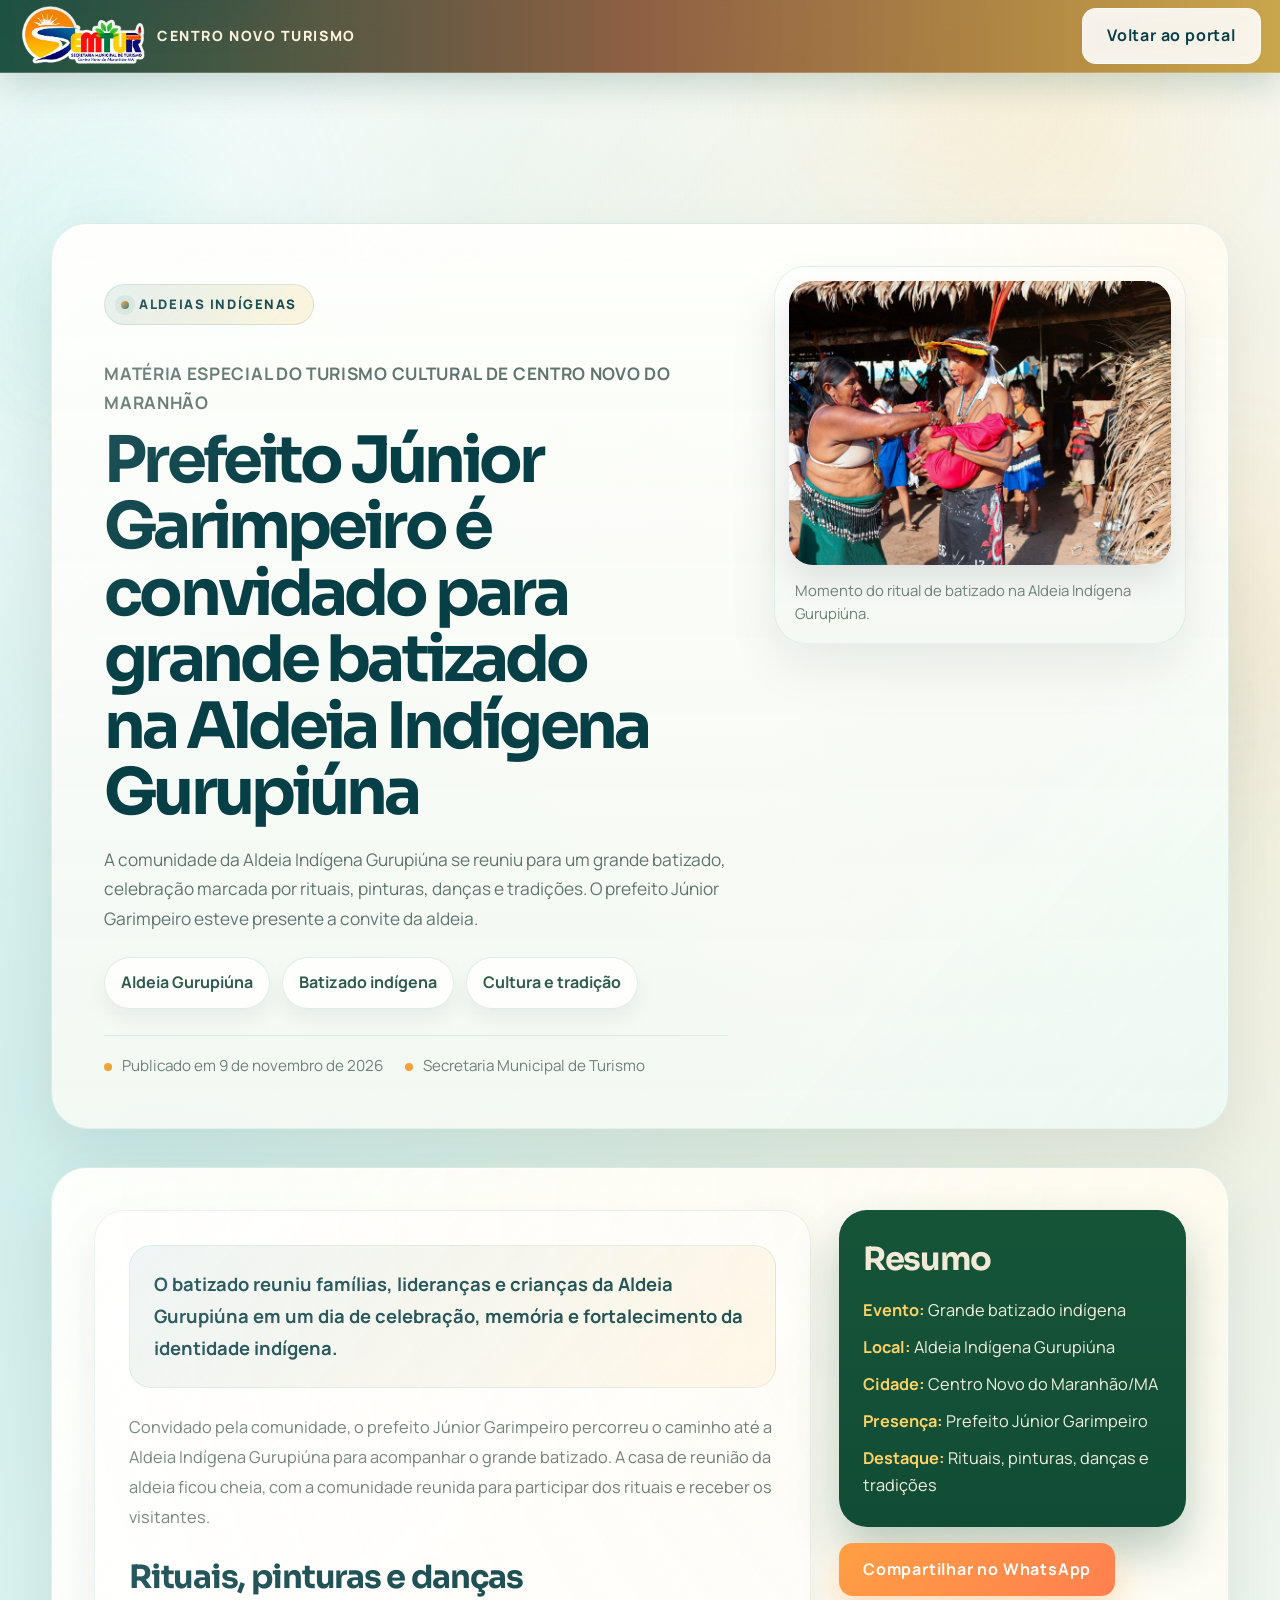
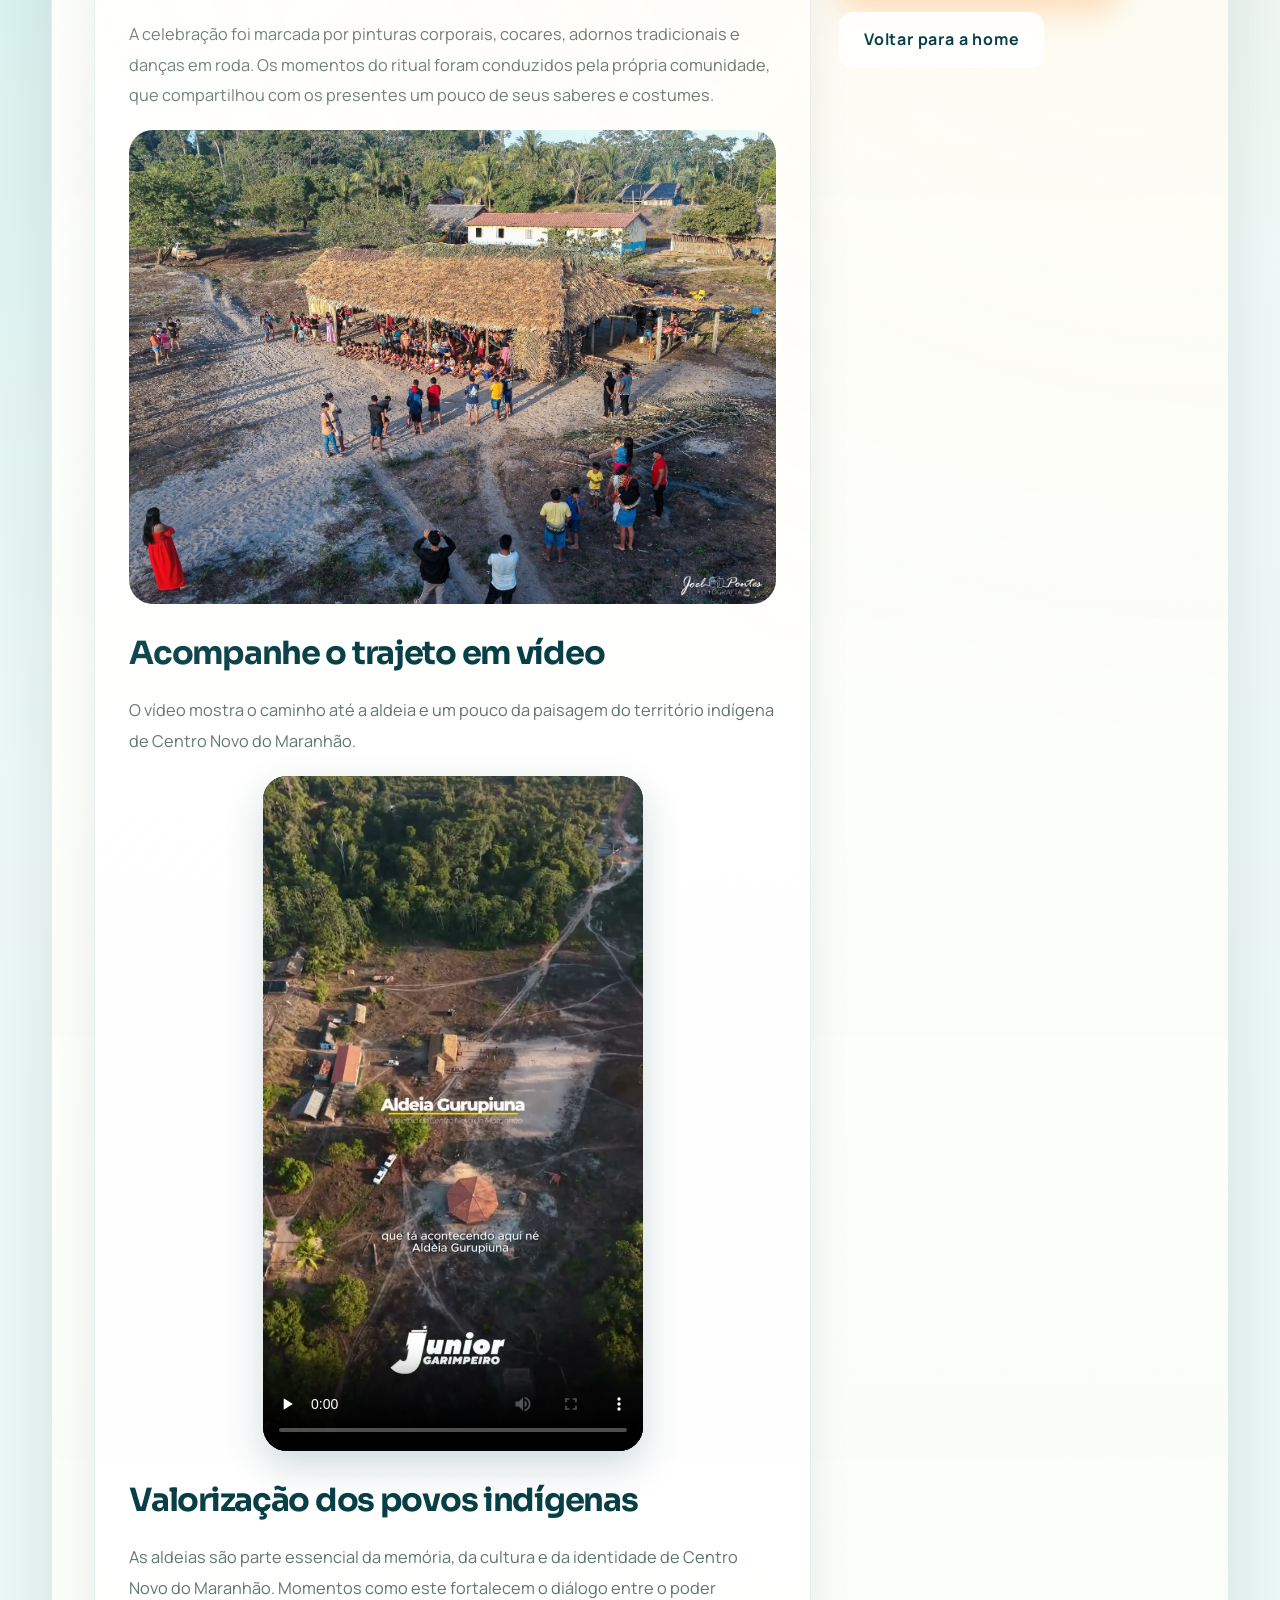
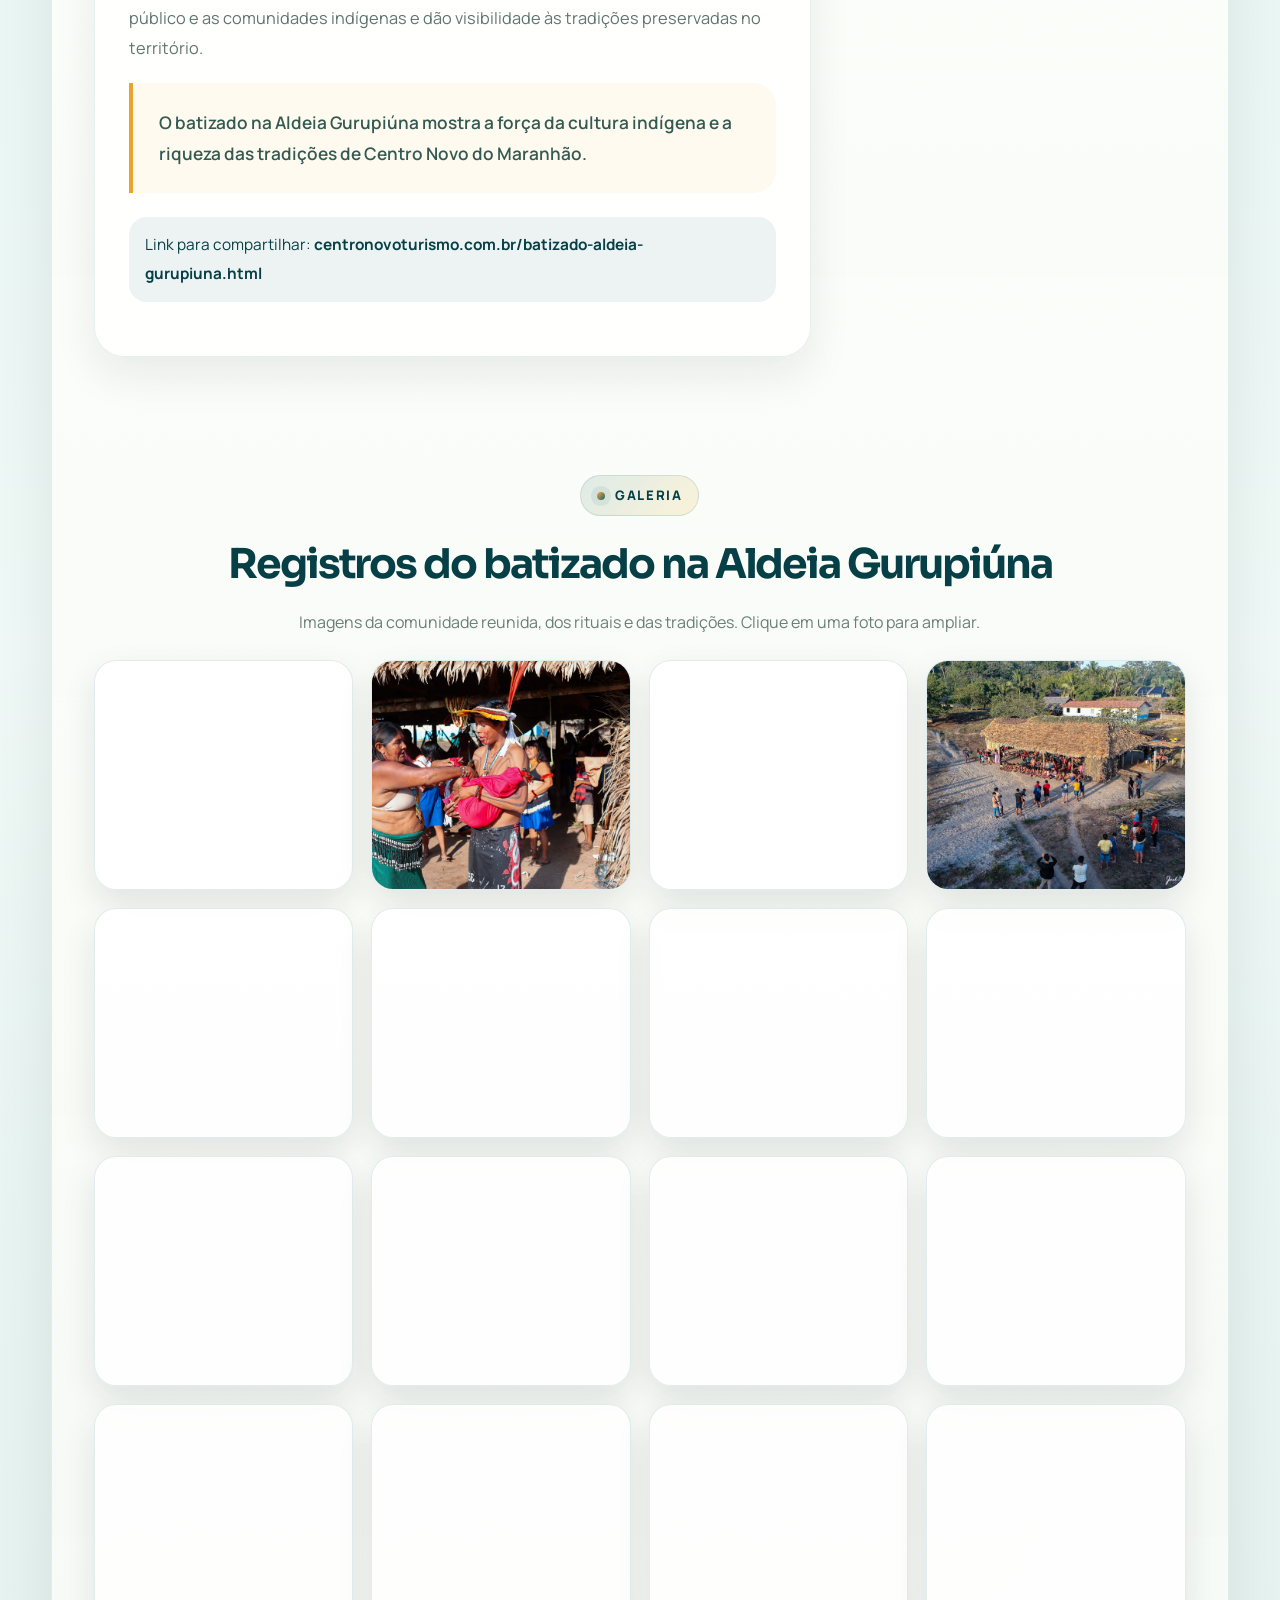
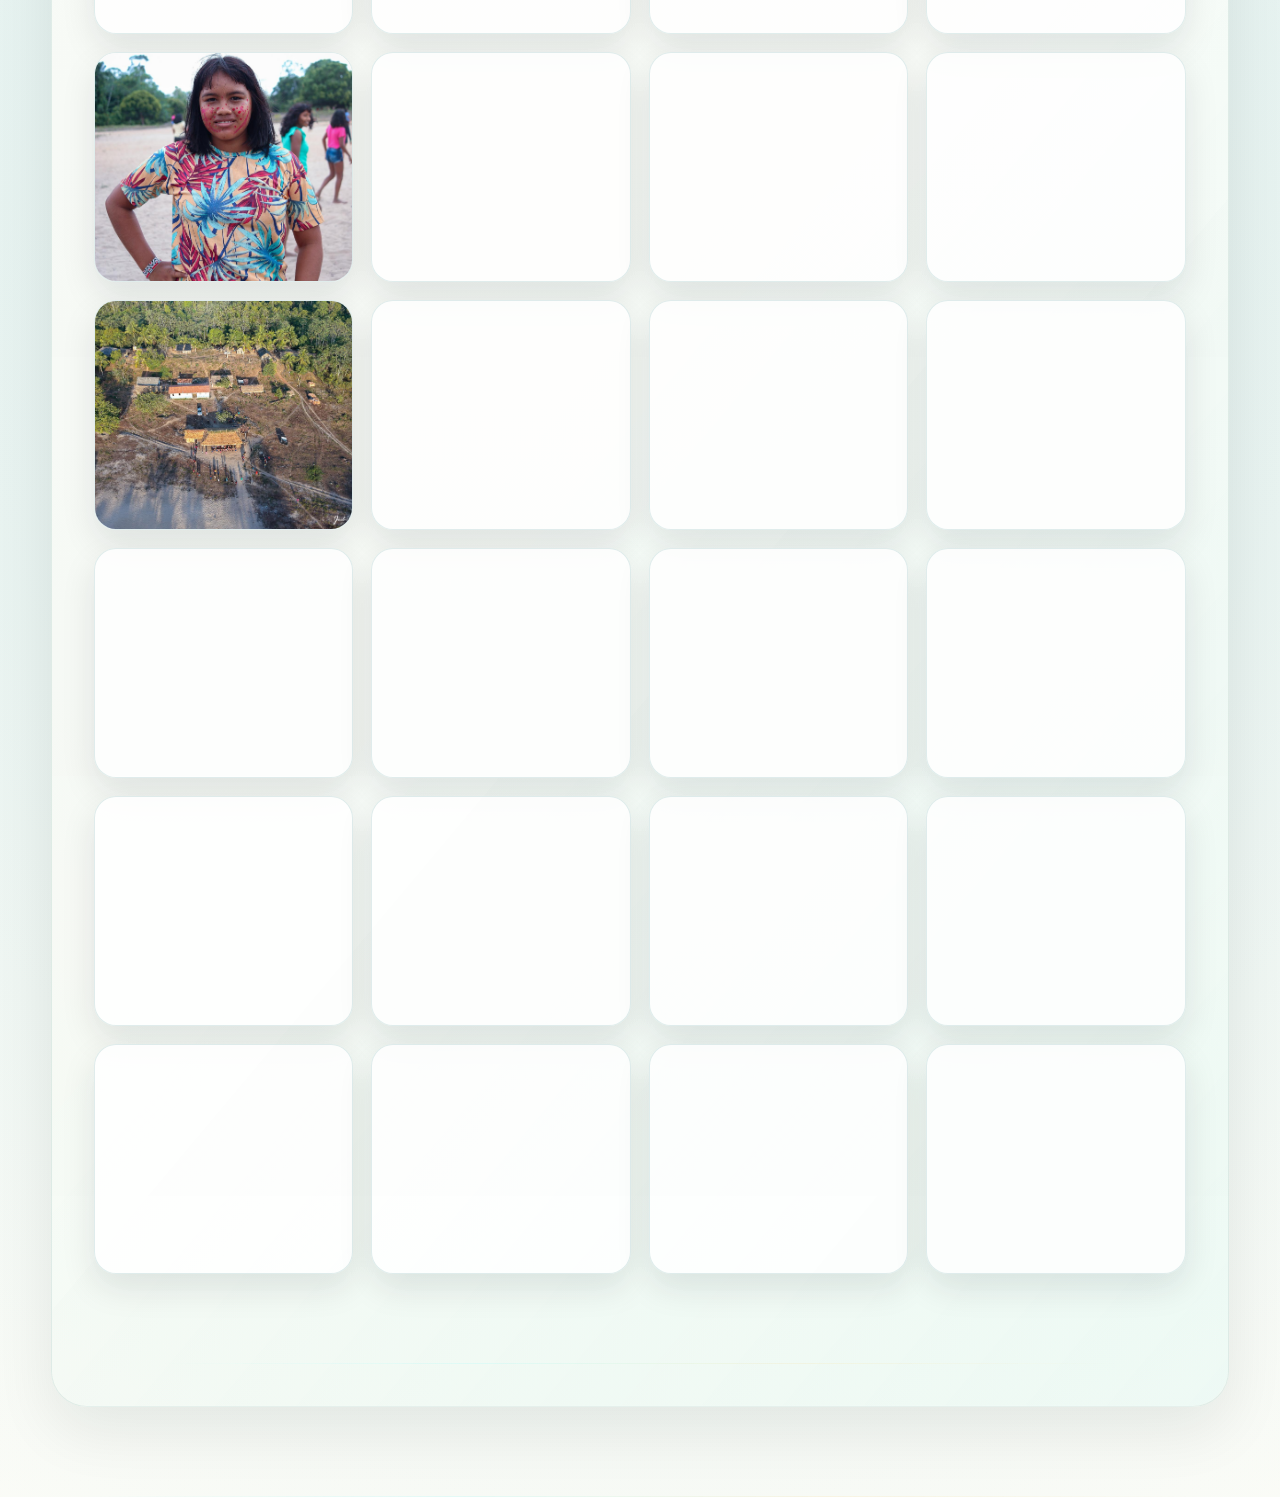
==== batizado-aldeia-gurupiuna.html @ 77137448 "Adiciona materia e fotos do batizado na Aldeia Gurupiuna - Nova pagina batizado-aldeia-gurupiuna.htm" ====
<!DOCTYPE html>
<html lang="pt-BR">

<head>
  <meta charset="UTF-8" />
  <meta name="viewport" content="width=device-width, initial-scale=1.0" />
  <meta name="description"
    content="Mat&eacute;ria especial: o prefeito J&uacute;nior Garimpeiro foi convidado para um grande batizado na Aldeia Ind&iacute;gena Gurupi&uacute;na, em Centro Novo do Maranh&atilde;o. Veja fotos e v&iacute;deo." />
  <meta name="robots" content="index, follow, max-image-preview:large" />
  <meta name="author" content="Secretaria Municipal de Turismo de Centro Novo do Maranh&atilde;o" />
  <meta name="theme-color" content="#0f6b68" />
  <link rel="icon" type="image/png" href="./assets/logo turismo.png" />
  <link rel="apple-touch-icon" href="./assets/logo turismo.png" />
  <title>Mat&eacute;ria | Batizado na Aldeia Ind&iacute;gena Gurupi&uacute;na</title>
  <link rel="canonical" href="https://www.centronovoturismo.com.br/batizado-aldeia-gurupiuna.html" />
  <meta property="og:site_name" content="Centro Novo Turismo" />
  <meta property="og:locale" content="pt_BR" />
  <meta property="og:title" content="Grande batizado na Aldeia Ind&iacute;gena Gurupi&uacute;na" />
  <meta property="og:description"
    content="O prefeito J&uacute;nior Garimpeiro foi convidado para o batizado na Aldeia Gurupi&uacute;na. Veja a mat&eacute;ria com fotos e v&iacute;deo." />
  <meta property="og:url" content="https://www.centronovoturismo.com.br/batizado-aldeia-gurupiuna.html" />
  <meta property="og:type" content="article" />
  <meta property="og:image" content="https://www.centronovoturismo.com.br/assets/aldeia%20idigina/batizado/batizado-og.jpg" />
  <meta property="og:image:width" content="1200" />
  <meta property="og:image:height" content="630" />
  <meta property="og:image:alt" content="Ritual de batizado na Aldeia Ind&iacute;gena Gurupi&uacute;na" />
  <meta name="twitter:card" content="summary_large_image" />
  <meta name="twitter:title" content="Grande batizado na Aldeia Ind&iacute;gena Gurupi&uacute;na" />
  <meta name="twitter:description"
    content="O prefeito J&uacute;nior Garimpeiro foi convidado para o batizado na Aldeia Gurupi&uacute;na. Veja a mat&eacute;ria com fotos e v&iacute;deo." />
  <meta name="twitter:image" content="https://www.centronovoturismo.com.br/assets/aldeia%20idigina/batizado/batizado-og.jpg" />
  <link rel="preconnect" href="https://fonts.googleapis.com" />
  <link rel="preconnect" href="https://fonts.gstatic.com" crossorigin />
  <link
    href="https://fonts.googleapis.com/css2?family=Manrope:wght@400;500;600;700;800&family=Sora:wght@600;700;800&display=swap"
    rel="stylesheet" />
  <link rel="stylesheet" href="style.css" />
  <script type="application/ld+json">
    {
      "@context": "https://schema.org",
      "@graph": [
        {
          "@type": "NewsArticle",
          "headline": "Prefeito Júnior Garimpeiro é convidado para grande batizado na Aldeia Indígena Gurupiúna",
          "image": ["https://www.centronovoturismo.com.br/assets/aldeia%20idigina/batizado/batizado-og.jpg"],
          "datePublished": "2026-11-09",
          "inLanguage": "pt-BR",
          "author": {
            "@type": "GovernmentOrganization",
            "name": "Secretaria Municipal de Turismo de Centro Novo do Maranhão",
            "url": "https://www.centronovoturismo.com.br/"
          },
          "publisher": {
            "@type": "GovernmentOrganization",
            "name": "Secretaria Municipal de Turismo de Centro Novo do Maranhão",
            "logo": {
              "@type": "ImageObject",
              "url": "https://www.centronovoturismo.com.br/assets/logo%20turismo.png"
            }
          },
          "mainEntityOfPage": "https://www.centronovoturismo.com.br/batizado-aldeia-gurupiuna.html"
        },
        {
          "@type": "BreadcrumbList",
          "itemListElement": [
            {
              "@type": "ListItem",
              "position": 1,
              "name": "Centro Novo Turismo",
              "item": "https://www.centronovoturismo.com.br/"
            },
            {
              "@type": "ListItem",
              "position": 2,
              "name": "Batizado na Aldeia Gurupiúna",
              "item": "https://www.centronovoturismo.com.br/batizado-aldeia-gurupiuna.html"
            }
          ]
        }
      ]
    }
  </script>
</head>

<body class="article-page">
  <a href="#conteudo-principal" class="skip-link">Pular para o conte&uacute;do principal</a>
  <div class="site-atmosphere" aria-hidden="true">
    <span class="mist mist-1"></span>
    <span class="mist mist-2"></span>
    <span class="mist mist-3"></span>
    <span class="mist mist-4"></span>
  </div>

  <header class="header" id="header">
    <div class="container">
      <nav class="nav">
        <a href="./index.html" class="brand" aria-label="Voltar para o portal">
          <img src="./assets/logo turismo.png" alt="Logo do Turismo Centro Novo do Maranh&atilde;o" class="logo">
          <span class="brand-text">Centro Novo Turismo</span>
        </a>
        <a href="./index.html#aldeia" class="btn btn-secondary article-back-link">Voltar ao portal</a>
      </nav>
    </div>
  </header>

  <main id="conteudo-principal">
    <section class="article-hero article-hero-festival">
      <div class="container">
        <div class="article-hero-grid">
          <div class="article-hero-copy">
            <span class="section-kicker">Aldeias ind&iacute;genas</span>
            <p class="article-eyebrow">Mat&eacute;ria especial do turismo cultural de Centro Novo do Maranh&atilde;o</p>
            <h1>Prefeito J&uacute;nior Garimpeiro &eacute; convidado para grande batizado na Aldeia Ind&iacute;gena Gurupi&uacute;na</h1>
            <p>
              A comunidade da Aldeia Ind&iacute;gena Gurupi&uacute;na se reuniu para um grande batizado, celebra&ccedil;&atilde;o
              marcada por rituais, pinturas, dan&ccedil;as e tradi&ccedil;&otilde;es. O prefeito J&uacute;nior Garimpeiro
              esteve presente a convite da aldeia.
            </p>
            <div class="article-chip-row">
              <span>Aldeia Gurupi&uacute;na</span>
              <span>Batizado ind&iacute;gena</span>
              <span>Cultura e tradi&ccedil;&atilde;o</span>
            </div>
            <div class="article-meta-row">
              <span>Publicado em 9 de novembro de 2026</span>
              <span>Secretaria Municipal de Turismo</span>
            </div>
          </div>

          <figure class="article-hero-poster">
            <img src="./assets/aldeia idigina/batizado/batizado-02.jpg"
              alt="Momento do ritual de batizado na Aldeia Ind&iacute;gena Gurupi&uacute;na" width="1600" height="1189">
            <figcaption>Momento do ritual de batizado na Aldeia Ind&iacute;gena Gurupi&uacute;na.</figcaption>
          </figure>
        </div>
      </div>
    </section>

    <section class="article-body">
      <div class="container">
        <div class="article-body-grid">
          <article class="article-story-card">
            <div class="article-lead">
              O batizado reuniu fam&iacute;lias, lideran&ccedil;as e crian&ccedil;as da Aldeia Gurupi&uacute;na em um dia
              de celebra&ccedil;&atilde;o, mem&oacute;ria e fortalecimento da identidade ind&iacute;gena.
            </div>
            <p>
              Convidado pela comunidade, o prefeito J&uacute;nior Garimpeiro percorreu o caminho at&eacute; a Aldeia
              Ind&iacute;gena Gurupi&uacute;na para acompanhar o grande batizado. A casa de reuni&atilde;o da aldeia ficou
              cheia, com a comunidade reunida para participar dos rituais e receber os visitantes.
            </p>
            <h2>Rituais, pinturas e dan&ccedil;as</h2>
            <p>
              A celebra&ccedil;&atilde;o foi marcada por pinturas corporais, cocares, adornos tradicionais e dan&ccedil;as em
              roda. Os momentos do ritual foram conduzidos pela pr&oacute;pria comunidade, que compartilhou com os presentes
              um pouco de seus saberes e costumes.
            </p>
            <div class="article-inline-image">
              <img src="./assets/aldeia idigina/batizado/batizado-04.jpg"
                alt="Dan&ccedil;a em roda no batizado da Aldeia Gurupi&uacute;na" width="1600" height="1173" loading="lazy">
            </div>
            <h2>Acompanhe o trajeto em v&iacute;deo</h2>
            <p>
              O v&iacute;deo mostra o caminho at&eacute; a aldeia e um pouco da paisagem do territ&oacute;rio ind&iacute;gena
              de Centro Novo do Maranh&atilde;o.
            </p>
            <div class="article-inline-video">
              <video controls preload="none" playsinline
                poster="./assets/aldeia idigina/ida aldeia/ida-aldeia-poster.jpg"
                aria-label="V&iacute;deo do prefeito a caminho do batizado na Aldeia Ind&iacute;gena Gurupi&uacute;na">
                <source src="./assets/aldeia idigina/ida aldeia/ida-aldeia.mp4" type="video/mp4">
                Seu navegador n&atilde;o suporta v&iacute;deo.
              </video>
            </div>
            <h2>Valoriza&ccedil;&atilde;o dos povos ind&iacute;genas</h2>
            <p>
              As aldeias s&atilde;o parte essencial da mem&oacute;ria, da cultura e da identidade de Centro Novo do
              Maranh&atilde;o. Momentos como este fortalecem o di&aacute;logo entre o poder p&uacute;blico e as comunidades
              ind&iacute;genas e d&atilde;o visibilidade &agrave;s tradi&ccedil;&otilde;es preservadas no territ&oacute;rio.
            </p>
            <blockquote class="article-quote">
              O batizado na Aldeia Gurupi&uacute;na mostra a for&ccedil;a da cultura ind&iacute;gena e a riqueza das
              tradi&ccedil;&otilde;es de Centro Novo do Maranh&atilde;o.
            </blockquote>
            <p class="article-share-line">
              Link para compartilhar: <strong>centronovoturismo.com.br/batizado-aldeia-gurupiuna.html</strong>
            </p>
          </article>

          <aside class="article-service-panel">
            <div class="article-service-card">
              <h3>Resumo</h3>
              <p><strong>Evento:</strong> Grande batizado ind&iacute;gena</p>
              <p><strong>Local:</strong> Aldeia Ind&iacute;gena Gurupi&uacute;na</p>
              <p><strong>Cidade:</strong> Centro Novo do Maranh&atilde;o/MA</p>
              <p><strong>Presen&ccedil;a:</strong> Prefeito J&uacute;nior Garimpeiro</p>
              <p><strong>Destaque:</strong> Rituais, pinturas, dan&ccedil;as e tradi&ccedil;&otilde;es</p>
            </div>

            <a href="https://wa.me/?text=Veja%20a%20mat%C3%A9ria%3A%20Grande%20batizado%20na%20Aldeia%20Ind%C3%ADgena%20Gurupi%C3%BAna%20https%3A%2F%2Fwww.centronovoturismo.com.br%2Fbatizado-aldeia-gurupiuna.html"
              class="btn btn-primary article-home-link" target="_blank" rel="noopener">Compartilhar no WhatsApp</a>
            <a href="./index.html" class="btn btn-secondary article-home-link">Voltar para a home</a>
          </aside>
        </div>

        <section class="materia-festival">
          <div class="article-gallery-head">
            <span class="section-kicker">Galeria</span>
            <h2>Registros do batizado na Aldeia Gurupi&uacute;na</h2>
            <p>Imagens da comunidade reunida, dos rituais e das tradi&ccedil;&otilde;es. Clique em uma foto para ampliar.</p>
          </div>
          <div class="materia-festival-gallery">
            <img src="./assets/aldeia idigina/batizado/batizado-01.jpg" alt="Batizado na Aldeia Ind&iacute;gena Gurupi&uacute;na &ndash; foto 1 de 36" loading="lazy">
            <img src="./assets/aldeia idigina/batizado/batizado-02.jpg" alt="Batizado na Aldeia Ind&iacute;gena Gurupi&uacute;na &ndash; foto 2 de 36" loading="lazy">
            <img src="./assets/aldeia idigina/batizado/batizado-03.jpg" alt="Batizado na Aldeia Ind&iacute;gena Gurupi&uacute;na &ndash; foto 3 de 36" loading="lazy">
            <img src="./assets/aldeia idigina/batizado/batizado-04.jpg" alt="Batizado na Aldeia Ind&iacute;gena Gurupi&uacute;na &ndash; foto 4 de 36" loading="lazy">
            <img src="./assets/aldeia idigina/batizado/batizado-05.jpg" alt="Batizado na Aldeia Ind&iacute;gena Gurupi&uacute;na &ndash; foto 5 de 36" loading="lazy">
            <img src="./assets/aldeia idigina/batizado/batizado-06.jpg" alt="Batizado na Aldeia Ind&iacute;gena Gurupi&uacute;na &ndash; foto 6 de 36" loading="lazy">
            <img src="./assets/aldeia idigina/batizado/batizado-07.jpg" alt="Batizado na Aldeia Ind&iacute;gena Gurupi&uacute;na &ndash; foto 7 de 36" loading="lazy">
            <img src="./assets/aldeia idigina/batizado/batizado-08.jpg" alt="Batizado na Aldeia Ind&iacute;gena Gurupi&uacute;na &ndash; foto 8 de 36" loading="lazy">
            <img src="./assets/aldeia idigina/batizado/batizado-09.jpg" alt="Batizado na Aldeia Ind&iacute;gena Gurupi&uacute;na &ndash; foto 9 de 36" loading="lazy">
            <img src="./assets/aldeia idigina/batizado/batizado-10.jpg" alt="Batizado na Aldeia Ind&iacute;gena Gurupi&uacute;na &ndash; foto 10 de 36" loading="lazy">
            <img src="./assets/aldeia idigina/batizado/batizado-11.jpg" alt="Batizado na Aldeia Ind&iacute;gena Gurupi&uacute;na &ndash; foto 11 de 36" loading="lazy">
            <img src="./assets/aldeia idigina/batizado/batizado-12.jpg" alt="Batizado na Aldeia Ind&iacute;gena Gurupi&uacute;na &ndash; foto 12 de 36" loading="lazy">
            <img src="./assets/aldeia idigina/batizado/batizado-13.jpg" alt="Batizado na Aldeia Ind&iacute;gena Gurupi&uacute;na &ndash; foto 13 de 36" loading="lazy">
            <img src="./assets/aldeia idigina/batizado/batizado-14.jpg" alt="Batizado na Aldeia Ind&iacute;gena Gurupi&uacute;na &ndash; foto 14 de 36" loading="lazy">
            <img src="./assets/aldeia idigina/batizado/batizado-15.jpg" alt="Batizado na Aldeia Ind&iacute;gena Gurupi&uacute;na &ndash; foto 15 de 36" loading="lazy">
            <img src="./assets/aldeia idigina/batizado/batizado-16.jpg" alt="Batizado na Aldeia Ind&iacute;gena Gurupi&uacute;na &ndash; foto 16 de 36" loading="lazy">
            <img src="./assets/aldeia idigina/batizado/batizado-17.jpg" alt="Batizado na Aldeia Ind&iacute;gena Gurupi&uacute;na &ndash; foto 17 de 36" loading="lazy">
            <img src="./assets/aldeia idigina/batizado/batizado-18.jpg" alt="Batizado na Aldeia Ind&iacute;gena Gurupi&uacute;na &ndash; foto 18 de 36" loading="lazy">
            <img src="./assets/aldeia idigina/batizado/batizado-19.jpg" alt="Batizado na Aldeia Ind&iacute;gena Gurupi&uacute;na &ndash; foto 19 de 36" loading="lazy">
            <img src="./assets/aldeia idigina/batizado/batizado-20.jpg" alt="Batizado na Aldeia Ind&iacute;gena Gurupi&uacute;na &ndash; foto 20 de 36" loading="lazy">
            <img src="./assets/aldeia idigina/batizado/batizado-21.jpg" alt="Batizado na Aldeia Ind&iacute;gena Gurupi&uacute;na &ndash; foto 21 de 36" loading="lazy">
            <img src="./assets/aldeia idigina/batizado/batizado-22.jpg" alt="Batizado na Aldeia Ind&iacute;gena Gurupi&uacute;na &ndash; foto 22 de 36" loading="lazy">
            <img src="./assets/aldeia idigina/batizado/batizado-23.jpg" alt="Batizado na Aldeia Ind&iacute;gena Gurupi&uacute;na &ndash; foto 23 de 36" loading="lazy">
            <img src="./assets/aldeia idigina/batizado/batizado-24.jpg" alt="Batizado na Aldeia Ind&iacute;gena Gurupi&uacute;na &ndash; foto 24 de 36" loading="lazy">
            <img src="./assets/aldeia idigina/batizado/batizado-25.jpg" alt="Batizado na Aldeia Ind&iacute;gena Gurupi&uacute;na &ndash; foto 25 de 36" loading="lazy">
            <img src="./assets/aldeia idigina/batizado/batizado-26.jpg" alt="Batizado na Aldeia Ind&iacute;gena Gurupi&uacute;na &ndash; foto 26 de 36" loading="lazy">
            <img src="./assets/aldeia idigina/batizado/batizado-27.jpg" alt="Batizado na Aldeia Ind&iacute;gena Gurupi&uacute;na &ndash; foto 27 de 36" loading="lazy">
            <img src="./assets/aldeia idigina/batizado/batizado-28.jpg" alt="Batizado na Aldeia Ind&iacute;gena Gurupi&uacute;na &ndash; foto 28 de 36" loading="lazy">
            <img src="./assets/aldeia idigina/batizado/batizado-29.jpg" alt="Batizado na Aldeia Ind&iacute;gena Gurupi&uacute;na &ndash; foto 29 de 36" loading="lazy">
            <img src="./assets/aldeia idigina/batizado/batizado-30.jpg" alt="Batizado na Aldeia Ind&iacute;gena Gurupi&uacute;na &ndash; foto 30 de 36" loading="lazy">
            <img src="./assets/aldeia idigina/batizado/batizado-31.jpg" alt="Batizado na Aldeia Ind&iacute;gena Gurupi&uacute;na &ndash; foto 31 de 36" loading="lazy">
            <img src="./assets/aldeia idigina/batizado/batizado-32.jpg" alt="Batizado na Aldeia Ind&iacute;gena Gurupi&uacute;na &ndash; foto 32 de 36" loading="lazy">
            <img src="./assets/aldeia idigina/batizado/batizado-33.jpg" alt="Batizado na Aldeia Ind&iacute;gena Gurupi&uacute;na &ndash; foto 33 de 36" loading="lazy">
            <img src="./assets/aldeia idigina/batizado/batizado-34.jpg" alt="Batizado na Aldeia Ind&iacute;gena Gurupi&uacute;na &ndash; foto 34 de 36" loading="lazy">
            <img src="./assets/aldeia idigina/batizado/batizado-35.jpg" alt="Batizado na Aldeia Ind&iacute;gena Gurupi&uacute;na &ndash; foto 35 de 36" loading="lazy">
            <img src="./assets/aldeia idigina/batizado/batizado-36.jpg" alt="Batizado na Aldeia Ind&iacute;gena Gurupi&uacute;na &ndash; foto 36 de 36" loading="lazy">
          </div>
        </section>
      </div>
    </section>
  </main>

  <script src="script.js"></script>
</body>

</html>
---- style.css ----
* {
  margin: 0;
  padding: 0;
  box-sizing: border-box;
  scroll-behavior: smooth;
}

:root {
  --primary: #0f6b68;
  --primary-dark: #073f46;
  --tech-dark: #08161d;
  --tech-panel: rgba(8, 22, 29, 0.72);
  --secondary: #ff9f43;
  --accent: #ffd166;
  --accent-soft: #fff1c4;
  --white: #ffffff;
  --text: #16313a;
  --gray: #59707d;
  --bg: #eef7f6;
  --bg-soft: #dff1ee;
  --light-green: #bde9dc;
  --soft-green: #74d4c3;
  --shadow: 0 18px 45px rgba(7, 63, 70, 0.12);
  --shadow-strong: 0 24px 60px rgba(7, 63, 70, 0.2);
  --shadow-soft: 0 18px 40px rgba(8, 22, 29, 0.08);
  --glow-cyan: rgba(124, 252, 255, 0.34);
  --glow-gold: rgba(255, 209, 102, 0.28);
  --radius: 22px;
  --container: 1200px;
}

body {
  font-family: "Manrope", Arial, Helvetica, sans-serif;
  color: var(--text);
  background:
    radial-gradient(circle at 12% 18%, rgba(79, 196, 184, 0.22), transparent 24%),
    radial-gradient(circle at 88% 12%, rgba(255, 196, 104, 0.2), transparent 20%),
    radial-gradient(circle at 50% 82%, rgba(22, 129, 145, 0.12), transparent 28%),
    linear-gradient(180deg, #f5fbfa 0%, #e9f6f4 48%, #fdfdf8 100%);
  line-height: 1.6;
  overflow-x: hidden;
  -webkit-font-smoothing: antialiased;
  text-rendering: optimizeLegibility;
}

body.menu-open {
  overflow: hidden;
}

body::before {
  content: "";
  position: fixed;
  inset: 0;
  pointer-events: none;
  background:
    radial-gradient(circle at 18% 20%, rgba(255, 255, 255, 0.42), transparent 18%),
    radial-gradient(circle at 84% 14%, rgba(255, 213, 128, 0.14), transparent 16%),
    radial-gradient(circle at 72% 74%, rgba(88, 211, 194, 0.14), transparent 22%),
    linear-gradient(135deg, rgba(255, 255, 255, 0.18), transparent 42%);
  z-index: -1;
}

.scroll-progress {
  position: fixed;
  top: 0;
  left: 0;
  width: 100%;
  height: 4px;
  z-index: 2605;
  background: rgba(255, 255, 255, 0.08);
  backdrop-filter: blur(8px);
}

.scroll-progress-bar {
  display: block;
  width: 0%;
  height: 100%;
  background: linear-gradient(90deg, #7cfcff, #ffd166 55%, #ff9f43);
  box-shadow:
    0 0 16px rgba(124, 252, 255, 0.5),
    0 0 28px rgba(255, 209, 102, 0.35);
  transition: width 0.12s linear;
}

.site-atmosphere {
  position: fixed;
  inset: 0;
  overflow: hidden;
  pointer-events: none;
  z-index: -2;
}

.site-atmosphere::before,
.site-atmosphere::after {
  content: "";
  position: absolute;
  inset: -10%;
  opacity: 0.55;
}

.site-atmosphere::before {
  background:
    radial-gradient(circle at 16% 28%, rgba(111, 229, 212, 0.24), transparent 18%),
    radial-gradient(circle at 70% 16%, rgba(255, 205, 112, 0.16), transparent 16%),
    radial-gradient(circle at 78% 74%, rgba(16, 114, 126, 0.14), transparent 18%);
  animation: driftGlow 24s ease-in-out infinite alternate;
}

.site-atmosphere::after {
  background:
    linear-gradient(120deg, rgba(255, 255, 255, 0.1), transparent 28%, rgba(255, 244, 214, 0.08) 58%, transparent 82%);
  mix-blend-mode: screen;
  opacity: 0.35;
  animation: shimmerFog 18s linear infinite;
}

.mist {
  position: absolute;
  display: block;
  border-radius: 999px;
  filter: blur(58px);
  opacity: 0.42;
  transform: translate3d(0, 0, 0);
}

.mist-1 {
  width: 34vw;
  height: 34vw;
  min-width: 280px;
  min-height: 280px;
  top: 10%;
  left: -8%;
  background: radial-gradient(circle, rgba(93, 215, 198, 0.3) 0%, rgba(93, 215, 198, 0.08) 42%, transparent 72%);
  animation: driftMistA 32s ease-in-out infinite;
}

.mist-2 {
  width: 30vw;
  height: 30vw;
  min-width: 240px;
  min-height: 240px;
  top: 46%;
  right: -10%;
  background: radial-gradient(circle, rgba(255, 191, 94, 0.24) 0%, rgba(255, 191, 94, 0.08) 40%, transparent 72%);
  animation: driftMistB 28s ease-in-out infinite;
}

.mist-3 {
  width: 28vw;
  height: 28vw;
  min-width: 220px;
  min-height: 220px;
  bottom: 8%;
  left: 12%;
  background: radial-gradient(circle, rgba(10, 122, 140, 0.22) 0%, rgba(10, 122, 140, 0.06) 46%, transparent 72%);
  animation: driftMistC 34s ease-in-out infinite;
}

.mist-4 {
  width: 26vw;
  height: 26vw;
  min-width: 200px;
  min-height: 200px;
  top: 18%;
  right: 18%;
  background: radial-gradient(circle, rgba(255, 248, 228, 0.2) 0%, rgba(255, 248, 228, 0.05) 42%, transparent 70%);
  animation: driftMistD 26s ease-in-out infinite;
}

img {
  width: 100%;
  display: block;
}

a {
  text-decoration: none;
  color: inherit;
}

:focus-visible {
  outline: 3px solid rgba(255, 159, 67, 0.95);
  outline-offset: 4px;
}

ul {
  list-style: none;
}

.container {
  width: min(92%, var(--container));
  margin: 0 auto;
}

main > section > .container {
  position: relative;
}

section {
  padding: 90px 0;
  position: relative;
  scroll-margin-top: 110px;
  transition:
    transform 1s cubic-bezier(0.22, 1, 0.36, 1),
    opacity 1s cubic-bezier(0.22, 1, 0.36, 1),
    filter 1s cubic-bezier(0.22, 1, 0.36, 1);
  will-change: transform, opacity;
}

section::before {
  content: "";
  position: absolute;
  inset: 0;
  pointer-events: none;
  background:
    linear-gradient(180deg, rgba(255, 255, 255, 0.12), transparent 22%, transparent 78%, rgba(8, 22, 29, 0.04)),
    linear-gradient(90deg, rgba(255, 255, 255, 0.08), transparent 22%, transparent 78%, rgba(255, 255, 255, 0.06));
  opacity: 0;
  transition: opacity 1s ease;
}

section::after {
  content: "";
  position: absolute;
  left: 50%;
  bottom: 0;
  width: min(88%, 1180px);
  height: 1px;
  transform: translateX(-50%);
  background: linear-gradient(90deg, transparent, rgba(124, 252, 255, 0.22), rgba(255, 209, 102, 0.18), transparent);
  opacity: 0.72;
  pointer-events: none;
}

section.section-in-view {
  opacity: 1;
  transform: translateY(0);
  filter: none;
}

section.section-in-view::before {
  opacity: 1;
}

main {
  display: block;
}

.skip-link {
  position: fixed;
  top: 16px;
  left: 16px;
  z-index: 2600;
  padding: 12px 16px;
  border-radius: 999px;
  background: var(--primary-dark);
  color: var(--white);
  box-shadow: var(--shadow);
  transform: translateY(-140%);
  transition: transform 0.25s ease;
}

.skip-link:focus {
  transform: translateY(0);
}

.section-header {
  text-align: center;
  margin-bottom: 50px;
}

.section-kicker {
  display: inline-flex;
  align-items: center;
  gap: 10px;
  margin-bottom: 16px;
  padding: 9px 16px;
  border-radius: 999px;
  background: linear-gradient(135deg, rgba(15, 107, 104, 0.12), rgba(255, 209, 102, 0.22));
  border: 1px solid rgba(15, 107, 104, 0.14);
  color: var(--primary-dark);
  font-size: 0.82rem;
  font-weight: 800;
  letter-spacing: 0.12em;
  text-transform: uppercase;
}

.section-kicker::before {
  content: "";
  width: 8px;
  height: 8px;
  border-radius: 50%;
  background: linear-gradient(135deg, var(--secondary), var(--primary));
  box-shadow: 0 0 0 6px rgba(15, 107, 104, 0.08);
}

main > section:not(.hero):not(.logo-wall) .container {
  padding: clamp(28px, 4vw, 42px);
  border-radius: 36px;
  background:
    linear-gradient(180deg, rgba(229, 244, 241, 0.84), rgba(241, 249, 247, 0.76));
  border: 1px solid rgba(109, 193, 183, 0.2);
  box-shadow:
    0 24px 70px rgba(8, 22, 29, 0.06),
    inset 0 1px 0 rgba(255, 255, 255, 0.34);
  backdrop-filter: blur(18px);
}

main > section:not(.hero):not(.logo-wall) .container::before {
  content: "";
  position: absolute;
  inset: 0;
  border-radius: inherit;
  pointer-events: none;
  background:
    linear-gradient(130deg, rgba(255, 255, 255, 0.2), transparent 24%, transparent 70%, rgba(124, 252, 255, 0.08)),
    radial-gradient(circle at top right, rgba(255, 209, 102, 0.09), transparent 24%);
  opacity: 0.92;
}

.section-header h2 {
  font-family: "Sora", "Manrope", Arial, sans-serif;
  font-size: clamp(2.45rem, 4vw, 4rem);
  color: var(--primary-dark);
  margin-bottom: 12px;
  letter-spacing: -0.055em;
  text-wrap: balance;
}

.section-header p {
  color: var(--gray);
  max-width: 760px;
  margin: 0 auto;
  font-size: 1.05rem;
  line-height: 1.75;
}

.section-header::after {
  content: "";
  display: block;
  width: 84px;
  height: 4px;
  margin: 18px auto 0;
  border-radius: 999px;
  background: linear-gradient(90deg, var(--secondary), var(--primary));
}

.seo-intro {
  padding-top: 16px;
}

.seo-intro .container {
  padding: clamp(30px, 4vw, 46px);
  border-radius: 38px;
  background:
    linear-gradient(135deg, rgba(5, 44, 49, 0.98), rgba(8, 70, 74, 0.96) 48%, rgba(109, 63, 24, 0.92));
  color: var(--white);
  border: 1px solid rgba(255, 255, 255, 0.08);
  box-shadow:
    0 26px 80px rgba(7, 63, 70, 0.22),
    inset 0 1px 0 rgba(255, 255, 255, 0.08);
  overflow: hidden;
  isolation: isolate;
}

.seo-intro .container::before {
  content: "";
  position: absolute;
  inset: 0;
  background:
    radial-gradient(circle at 14% 18%, rgba(124, 252, 255, 0.1), transparent 24%),
    radial-gradient(circle at 85% 82%, rgba(255, 209, 102, 0.1), transparent 24%);
  pointer-events: none;
  z-index: 0;
}

.seo-intro-grid {
  position: relative;
  z-index: 1;
  display: grid;
  grid-template-columns: minmax(0, 1.2fr) minmax(0, 0.95fr);
  gap: 28px;
  align-items: stretch;
}

.seo-intro-copy {
  position: relative;
  padding: clamp(24px, 3vw, 34px);
  border-radius: 30px;
  background:
    linear-gradient(180deg, rgba(4, 28, 33, 0.46), rgba(4, 28, 33, 0.22));
  border: 1px solid rgba(255, 255, 255, 0.1);
  box-shadow:
    inset 0 1px 0 rgba(255, 255, 255, 0.06),
    0 18px 46px rgba(0, 0, 0, 0.16);
}

.seo-intro-copy::after {
  content: "";
  position: absolute;
  inset: 0;
  border-radius: inherit;
  pointer-events: none;
  background:
    linear-gradient(140deg, rgba(255, 255, 255, 0.06), transparent 26%, transparent 72%, rgba(255, 209, 102, 0.08));
}

.seo-intro-copy h2 {
  font-family: "Sora", "Manrope", Arial, sans-serif;
  font-size: clamp(2.1rem, 3.6vw, 3.4rem);
  line-height: 1.06;
  letter-spacing: -0.05em;
  text-wrap: balance;
  margin-bottom: 16px;
  color: #ffffff;
  text-shadow: 0 10px 30px rgba(0, 0, 0, 0.22);
}

.seo-intro-copy p {
  max-width: 690px;
  color: rgba(255, 255, 255, 0.92);
  font-size: 1.04rem;
  line-height: 1.8;
  text-shadow: 0 4px 18px rgba(0, 0, 0, 0.18);
}

.seo-intro .section-kicker {
  background: rgba(255, 255, 255, 0.12);
  color: var(--white);
  border-color: rgba(255, 255, 255, 0.18);
}

.seo-intro .section-kicker::before {
  background: linear-gradient(135deg, var(--accent), #fff0ad);
  box-shadow: 0 0 0 6px rgba(255, 255, 255, 0.08);
}

.seo-intro-points {
  display: grid;
  gap: 16px;
}

.seo-point {
  position: relative;
  padding: 22px 22px 20px;
  border-radius: 24px;
  background:
    linear-gradient(180deg, rgba(7, 39, 45, 0.84), rgba(10, 55, 58, 0.72));
  border: 1px solid rgba(255, 255, 255, 0.12);
  backdrop-filter: blur(16px);
  box-shadow:
    inset 0 1px 0 rgba(255, 255, 255, 0.06),
    0 18px 36px rgba(0, 0, 0, 0.16);
}

.seo-point::before {
  content: "";
  position: absolute;
  top: 18px;
  left: 22px;
  width: 42px;
  height: 3px;
  border-radius: 999px;
  background: linear-gradient(90deg, var(--accent), rgba(255, 255, 255, 0.3));
}

.seo-point h3 {
  font-family: "Sora", "Manrope", Arial, sans-serif;
  font-size: 1.05rem;
  margin-bottom: 12px;
  padding-top: 14px;
  color: var(--white);
  text-shadow: 0 4px 16px rgba(0, 0, 0, 0.22);
}

.seo-point p {
  color: rgba(255, 255, 255, 0.88);
  line-height: 1.75;
  font-size: 0.98rem;
}

/* HEADER */
.header {
  position: fixed;
  top: 0;
  left: 0;
  width: 100%;
  z-index: 2000;
  background: linear-gradient(90deg, rgba(7, 63, 46, 0.9), rgba(120, 62, 28, 0.82), rgba(184, 134, 11, 0.72));
  border-bottom: 1px solid rgba(255, 240, 214, 0.22);
  box-shadow: 0 12px 35px rgba(7, 63, 46, 0.18);
  backdrop-filter: blur(18px);
  transition: background 0.35s ease, box-shadow 0.35s ease, border-color 0.35s ease;
}

.header .container {
  width: min(97%, 1560px);
}

.header.scrolled {
  background: linear-gradient(90deg, rgba(6, 52, 39, 0.96), rgba(106, 54, 24, 0.92), rgba(161, 116, 8, 0.88));
  box-shadow: 0 18px 40px rgba(7, 63, 46, 0.24);
  border-bottom-color: rgba(184, 237, 244, 0.24);
}

.nav {
  display: flex;
  justify-content: space-between;
  align-items: center;
  min-height: 68px;
  gap: 14px;
  transition: min-height 0.35s ease;
}

.header.scrolled .nav {
  min-height: 62px;
}

.brand {
  display: flex;
  align-items: center;
  gap: 10px;
  flex-shrink: 0;
}

.logo {
  width: 128px;
  height: auto;
  display: block;
  padding: 6px 0;
}

.brand-text {
  font-size: 0.88rem;
  font-weight: 800;
  color: #fff5df;
  white-space: nowrap;
  letter-spacing: 0.11em;
  text-transform: uppercase;
}

.nav-menu {
  display: flex;
  align-items: center;
  gap: 16px;
  flex-wrap: nowrap;
}

.nav-menu a {
  font-weight: 600;
  color: #fff8eb;
  transition: 0.3s;
  position: relative;
  letter-spacing: 0.05em;
  text-transform: uppercase;
  font-size: 0.68rem;
  padding: 8px 0;
  white-space: nowrap;
}

.nav-menu a:hover {
  text-shadow: 0 0 18px rgba(255, 224, 130, 0.22);
}

.nav-menu a.active {
  text-shadow:
    0 0 20px rgba(255, 224, 130, 0.2),
    0 0 28px rgba(124, 252, 255, 0.12);
}

.nav-menu a::after {
  content: "";
  position: absolute;
  left: 0;
  bottom: -8px;
  width: 100%;
  height: 2px;
  border-radius: 999px;
  background: linear-gradient(90deg, var(--secondary), var(--primary));
  transform: scaleX(0);
  transform-origin: left;
  transition: transform 0.25s ease;
}

.nav-menu a:hover,
.nav-menu a.active {
  color: #ffe082;
}

.nav-menu a:hover::after,
.nav-menu a.active::after {
  transform: scaleX(1);
}

.nav-toggle {
  display: none;
  background: transparent;
  border: none;
  cursor: pointer;
  flex-direction: column;
  gap: 5px;
}

.nav-toggle span {
  width: 28px;
  height: 3px;
  background: #fff5df;
  border-radius: 10px;
  display: block;
}

/* HERO */
.hero {
  min-height: 100vh;
  position: relative;
  display: flex;
  align-items: center;
  padding: 128px 0 64px;
  overflow: hidden;
}

.hero::before,
.hero::after {
  content: "";
  position: absolute;
  border-radius: 999px;
  filter: blur(2px);
  z-index: 1;
  pointer-events: none;
}

.hero::before {
  width: 380px;
  height: 380px;
  top: 12%;
  right: -100px;
  background: radial-gradient(circle, rgba(255, 209, 102, 0.22) 0%, rgba(255, 209, 102, 0) 70%);
}

.hero::after {
  width: 320px;
  height: 320px;
  left: -90px;
  bottom: 8%;
  background: radial-gradient(circle, rgba(141, 224, 203, 0.22) 0%, rgba(141, 224, 203, 0) 72%);
}

.hero-background {
  position: absolute;
  inset: 0;
  z-index: -2;
  overflow: hidden;
  background: #0b4c54;
}

.hero-background::before {
  content: "";
  position: absolute;
  inset: 0;
  background-image:
    linear-gradient(rgba(255, 255, 255, 0.06) 1px, transparent 1px),
    linear-gradient(90deg, rgba(255, 255, 255, 0.06) 1px, transparent 1px);
  background-size: 80px 80px;
  opacity: 0.12;
  transform: perspective(900px) rotateX(72deg) scale(1.4);
  transform-origin: center bottom;
  animation: heroGridDrift 16s linear infinite;
}

.hero-bg-image {
  position: absolute;
  inset: 0;
  width: 100%;
  height: 100%;
  object-fit: cover;
  transform: scale(1.08);
  opacity: 0;
  transition: opacity 1.15s ease, transform 6s ease-out;
  pointer-events: none;
}

.hero-bg-image-active {
  opacity: 1;
}

.hero-overlay {
  position: absolute;
  inset: 0;
  background: linear-gradient(
    100deg,
    rgba(7, 63, 70, 0.94) 0%,
    rgba(15, 107, 104, 0.8) 46%,
    rgba(15, 107, 104, 0.28) 100%
  );
}

.hero-background::after {
  content: "";
  position: absolute;
  inset: 0;
  background: linear-gradient(180deg, rgba(255, 209, 102, 0.06), transparent 34%, rgba(6, 52, 39, 0.18));
  mix-blend-mode: screen;
}

.hero-grid {
  display: grid;
  grid-template-columns: minmax(0, 1.08fr) minmax(0, 0.92fr);
  align-items: center;
  gap: 28px;
}

.hero-content {
  color: var(--white);
  z-index: 2;
  position: relative;
  display: flex;
  flex-direction: column;
  justify-content: flex-start;
}

.hero-content::after {
  content: "";
  position: absolute;
  left: 0;
  bottom: -26px;
  width: 220px;
  height: 2px;
  background: linear-gradient(90deg, rgba(255, 209, 102, 0.85), rgba(124, 252, 255, 0.45), transparent);
  opacity: 0.72;
}

.hero-content::before {
  content: "";
  position: absolute;
  inset: -40px auto auto -60px;
  width: 180px;
  height: 180px;
  background: radial-gradient(circle, rgba(124, 252, 255, 0.18), transparent 68%);
  filter: blur(8px);
  pointer-events: none;
}

.hero-badge {
  display: inline-block;
  padding: 12px 20px;
  border-radius: 999px;
  background: rgba(255, 255, 255, 0.08);
  border: 1px solid rgba(184, 237, 244, 0.24);
  margin-bottom: 20px;
  font-weight: 700;
  font-size: 0.76rem;
  letter-spacing: 0.18em;
  text-transform: uppercase;
  backdrop-filter: blur(10px);
  box-shadow: 0 14px 30px rgba(0, 0, 0, 0.12);
  animation: badgePulse 4.8s ease-in-out infinite;
}

.hero h1 {
  font-family: "Sora", "Manrope", Arial, sans-serif;
  font-size: clamp(2.3rem, 3.5vw, 3.55rem);
  line-height: 0.9;
  margin-bottom: 14px;
  font-weight: 800;
  max-width: none;
  letter-spacing: -0.068em;
  text-wrap: balance;
}

.electric-title-wrap {
  --electric-primary: rgba(124, 252, 255, 0.98);
  --electric-secondary: rgba(255, 209, 102, 0.96);
  --electric-shadow: rgba(76, 241, 255, 0.35);
  position: relative;
  display: inline-block;
  max-width: 100%;
  margin-bottom: 12px;
  padding: clamp(14px, 1.2vw, 18px);
  border-radius: 38px;
  isolation: isolate;
}

.electric-title {
  margin-bottom: 0;
  max-width: none;
  position: relative;
  z-index: 2;
}

.electric-title-text {
  position: relative;
  display: inline;
  color: #f8feff;
  letter-spacing: -0.072em;
  text-shadow:
    0 0 10px rgba(162, 251, 255, 0.18),
    0 0 22px rgba(76, 241, 255, 0.14),
    0 0 40px rgba(255, 209, 102, 0.1);
}

.electric-title-text.typing-active::after {
  content: "";
  display: inline-block;
  width: 0.08em;
  height: 0.9em;
  margin-left: 0.08em;
  vertical-align: -0.08em;
  border-radius: 999px;
  background: linear-gradient(180deg, rgba(124, 252, 255, 0.96), rgba(255, 209, 102, 0.92));
  box-shadow:
    0 0 10px rgba(124, 252, 255, 0.7),
    0 0 18px rgba(255, 209, 102, 0.35);
  animation: typingCaret 0.85s steps(1) infinite;
}

.typed-inline {
  position: relative;
  display: inline-block;
  min-width: 1ch;
}

.typed-inline.typing-active::after {
  content: "";
  display: inline-block;
  width: 0.08em;
  height: 0.95em;
  margin-left: 0.08em;
  vertical-align: -0.08em;
  border-radius: 999px;
  background: currentColor;
  opacity: 0.9;
  animation: typingCaret 0.85s steps(1) infinite;
}

.electric-title-wrap::before,
.electric-title-wrap::after {
  content: "";
  position: absolute;
  inset: 0;
  border-radius: inherit;
  pointer-events: none;
}

.electric-title-wrap::before {
  background:
    linear-gradient(135deg, rgba(255, 255, 255, 0.18), rgba(255, 255, 255, 0.04)),
    rgba(7, 36, 50, 0.26);
  border: 1px solid rgba(190, 244, 255, 0.16);
  box-shadow:
    inset 0 0 0 1px rgba(255, 255, 255, 0.04),
    0 26px 40px rgba(0, 0, 0, 0.14);
  backdrop-filter: blur(14px);
}

.electric-title-wrap::after {
  inset: -14px;
  z-index: -2;
  background:
    radial-gradient(circle at 15% 50%, rgba(76, 241, 255, 0.24), transparent 28%),
    radial-gradient(circle at 85% 50%, rgba(255, 209, 102, 0.18), transparent 22%);
  filter: blur(24px);
  opacity: 0.85;
}

.electric-title-glow {
  position: absolute;
  inset: 0;
  border-radius: inherit;
  z-index: 1;
  pointer-events: none;
  background:
    linear-gradient(90deg, transparent 0%, rgba(255, 255, 255, 0.08) 50%, transparent 100%),
    linear-gradient(140deg, rgba(76, 241, 255, 0.14), transparent 35%, transparent 65%, rgba(255, 209, 102, 0.12));
  mix-blend-mode: screen;
  opacity: 0.92;
}

.electric-title-orbit {
  position: absolute;
  inset: -2px;
  border-radius: inherit;
  pointer-events: none;
}

.electric-title-orbit::before {
  content: "";
  position: absolute;
  inset: 0;
  border-radius: inherit;
  padding: 2px;
  background:
    conic-gradient(
      from 0deg,
      transparent 0deg 24deg,
      rgba(124, 252, 255, 0.14) 40deg,
      rgba(124, 252, 255, 1) 62deg,
      rgba(255, 255, 255, 0.98) 70deg,
      rgba(255, 209, 102, 0.9) 78deg,
      rgba(255, 209, 102, 0.12) 96deg,
      transparent 118deg 360deg
    );
  -webkit-mask:
    linear-gradient(#000 0 0) content-box,
    linear-gradient(#000 0 0);
  -webkit-mask-composite: xor;
  mask:
    linear-gradient(#000 0 0) content-box,
    linear-gradient(#000 0 0);
  mask-composite: exclude;
  filter:
    drop-shadow(0 0 8px rgba(124, 252, 255, 0.9))
    drop-shadow(0 0 20px rgba(76, 241, 255, 0.55))
    drop-shadow(0 0 30px rgba(255, 209, 102, 0.26));
  opacity: 0.95;
}

.electric-title-orbit-a {
  animation: electricOrbit 6.5s linear infinite;
}

.electric-title-orbit-b {
  inset: -8px;
  opacity: 0.55;
  filter: blur(0.2px);
  animation: electricOrbitReverse 9.5s linear infinite;
}

.electric-title-orbit-b::before {
  padding: 1px;
  background:
    conic-gradient(
      from 180deg,
      transparent 0deg 188deg,
      rgba(124, 252, 255, 0.08) 210deg,
      rgba(124, 252, 255, 0.78) 226deg,
      rgba(255, 255, 255, 0.92) 236deg,
      rgba(255, 209, 102, 0.62) 242deg,
      transparent 264deg 360deg
    );
}

.electric-title-sparks {
  position: absolute;
  inset: -12px;
  pointer-events: none;
  z-index: 3;
}

.electric-spark {
  position: absolute;
  width: var(--spark-size, 44px);
  height: 3px;
  border-radius: 999px;
  left: var(--spark-x, 0px);
  top: var(--spark-y, 0px);
  background:
    linear-gradient(90deg, transparent 0%, rgba(255, 255, 255, 0.95) 30%, var(--spark-color, var(--electric-primary)) 62%, transparent 100%);
  transform: translate(-50%, -50%) rotate(var(--spark-rotate, 0deg)) scaleX(var(--spark-scale, 0.9));
  transform-origin: center;
  box-shadow:
    0 0 10px rgba(255, 255, 255, 0.85),
    0 0 18px var(--spark-glow, rgba(76, 241, 255, 0.6)),
    0 0 32px var(--spark-glow, rgba(76, 241, 255, 0.38));
  opacity: 0;
  animation: electricSpark var(--spark-duration, 1450ms) ease-in-out infinite;
  animation-delay: var(--spark-delay, 0ms);
}

.electric-spark::after {
  content: "";
  position: absolute;
  inset: -4px 22%;
  border-radius: inherit;
  background: inherit;
  filter: blur(8px);
  opacity: 0.8;
}

.hero-subtitle {
  font-size: clamp(0.96rem, 1.05vw, 1.08rem);
  max-width: 560px;
  margin-bottom: 18px;
  color: rgba(255, 255, 255, 0.92);
  letter-spacing: 0.02em;
}

.hero-buttons {
  display: flex;
  gap: 16px;
  flex-wrap: wrap;
  margin-bottom: 18px;
}

.hero-highlights {
  display: flex;
  flex-wrap: wrap;
  gap: 12px;
  margin-bottom: 18px;
}

.hero-highlights a {
  padding: 10px 14px;
  border-radius: 999px;
  background: rgba(255, 255, 255, 0.08);
  border: 1px solid rgba(184, 237, 244, 0.2);
  color: rgba(255, 255, 255, 0.92);
  font-size: 0.82rem;
  font-weight: 600;
  backdrop-filter: blur(8px);
  letter-spacing: 0.08em;
  text-transform: uppercase;
  box-shadow: inset 0 0 0 1px rgba(255, 255, 255, 0.02);
  text-decoration: none;
  transition: transform 180ms ease, background 180ms ease, border-color 180ms ease, color 180ms ease;
}

.hero-highlights a:hover,
.hero-highlights a:focus-visible {
  background: rgba(255, 255, 255, 0.14);
  border-color: rgba(184, 237, 244, 0.36);
  color: #ffffff;
  transform: translateY(-1px);
}

.hero-highlights a:focus-visible {
  outline: 2px solid rgba(255, 255, 255, 0.5);
  outline-offset: 2px;
}

.btn {
  display: inline-flex;
  align-items: center;
  justify-content: center;
  padding: 14px 24px;
  border-radius: 14px;
  font-weight: 700;
  transition: transform 0.3s ease, box-shadow 0.3s ease, background 0.3s ease;
  min-width: 176px;
  letter-spacing: 0.05em;
  position: relative;
  overflow: hidden;
  isolation: isolate;
}

.btn::before {
  content: "";
  position: absolute;
  inset: 0;
  background: linear-gradient(120deg, transparent 0%, rgba(255, 255, 255, 0.22) 45%, transparent 100%);
  transform: translateX(-120%);
  transition: transform 0.45s ease;
}

.btn-primary {
  background: linear-gradient(135deg, var(--secondary), #ff7f50);
  color: var(--white);
  box-shadow: 0 16px 32px rgba(255, 159, 67, 0.35);
}

.btn-secondary {
  background: rgba(255, 255, 255, 0.9);
  color: var(--primary-dark);
  border: 1px solid rgba(255, 255, 255, 0.45);
  backdrop-filter: blur(8px);
}

.btn:hover {
  transform: translateY(-4px) scale(1.01);
  box-shadow: 0 18px 36px rgba(7, 63, 70, 0.18);
}

.btn:hover::before {
  transform: translateX(120%);
}

.btn-primary:hover {
  box-shadow:
    0 20px 42px rgba(255, 159, 67, 0.32),
    0 0 24px rgba(255, 209, 102, 0.22);
  filter: saturate(1.06);
}

.btn-secondary:hover {
  box-shadow:
    0 18px 34px rgba(124, 252, 255, 0.12),
    0 0 20px rgba(124, 252, 255, 0.08);
}

.hero-stats {
  display: grid;
  grid-template-columns: repeat(3, minmax(0, 1fr));
  gap: 14px;
  max-width: 720px;
}

.stat {
  display: flex;
  flex-direction: column;
  align-items: flex-start;
  min-width: 0;
  padding: 14px 14px 12px;
  border-radius: 22px;
  background: rgba(255, 255, 255, 0.08);
  border: 1px solid rgba(184, 237, 244, 0.18);
  backdrop-filter: blur(14px);
  box-shadow: 0 16px 36px rgba(8, 22, 29, 0.14);
}

.stat-inline {
  display: flex;
  align-items: baseline;
  gap: 4px;
}

.stat-number,
.stat-plus {
  font-size: clamp(1.95rem, 2.6vw, 2.6rem);
  font-weight: 800;
  color: var(--secondary);
  line-height: 1;
  letter-spacing: -0.06em;
}

.stat-label {
  margin-top: 6px;
  color: rgba(255, 255, 255, 0.92);
  font-weight: 600;
  font-size: 0.74rem;
  letter-spacing: 0.02em;
}

.hero-visual {
  z-index: 2;
  width: 100%;
  position: relative;
  display: flex;
  flex-direction: column;
  justify-content: flex-start;
  padding-top: 12px;
}

.hero-image-container {
  position: relative;
  min-height: clamp(320px, 36vw, 430px);
  border-radius: 38px;
  overflow: hidden;
  box-shadow: var(--shadow-strong);
  border: 1px solid rgba(190, 244, 255, 0.2);
  isolation: isolate;
  transform-style: preserve-3d;
  transition: transform 0.45s ease, box-shadow 0.45s ease;
}

.hero-main-image {
  position: absolute;
  inset: 0;
  width: 100%;
  height: 100%;
  object-fit: cover;
  opacity: 0;
  transform: scale(1.08);
  transition: opacity 0.9s ease, transform 4.8s ease;
}

.hero-main-image-active {
  opacity: 1;
  transform: scale(1.02);
}

.hero-image-container:hover .hero-main-image-active {
  transform: scale(1.1);
}

.hero-image-container:hover {
  box-shadow:
    0 28px 70px rgba(8, 22, 29, 0.22),
    0 0 26px rgba(124, 252, 255, 0.14);
}

.hero-image-container::before {
  content: "";
  position: absolute;
  inset: 0;
  background: linear-gradient(180deg, rgba(255, 255, 255, 0) 50%, rgba(7, 63, 70, 0.2) 100%);
  z-index: 1;
}

.hero-image-container::after {
  content: "";
  position: absolute;
  inset: 10px;
  border-radius: 24px;
  border: 1px solid rgba(255, 255, 255, 0.34);
  box-shadow:
    inset 0 0 0 1px rgba(124, 252, 255, 0.12),
    0 0 24px rgba(124, 252, 255, 0.14);
  pointer-events: none;
  z-index: 1;
}

.floating-badge {
  position: absolute;
  left: 50%;
  bottom: 22px;
  transform: translateX(-50%);
  background: linear-gradient(180deg, rgba(228, 244, 241, 0.96), rgba(210, 234, 229, 0.92));
  color: var(--primary-dark);
  border: 1px solid rgba(111, 196, 186, 0.28);
  padding: 14px 22px;
  border-radius: 16px;
  font-weight: 800;
  box-shadow: var(--shadow);
  z-index: 2;
  backdrop-filter: blur(12px);
  animation: floatBadge 3.8s ease-in-out infinite;
  text-align: center;
  width: max-content;
  max-width: calc(100% - 56px);
  transition: transform 0.35s ease, box-shadow 0.35s ease;
  letter-spacing: 0.05em;
}

.hero-image-container:hover .floating-badge {
  transform: translateX(-50%) scale(1.05);
  box-shadow: 0 18px 34px rgba(7, 63, 70, 0.18);
}

.hero-panel {
  margin-top: 16px;
  padding: 22px;
  border-radius: 24px;
  background: linear-gradient(180deg, rgba(228, 244, 241, 0.94), rgba(211, 235, 230, 0.9));
  color: var(--primary-dark);
  box-shadow: var(--shadow-soft);
  border: 1px solid rgba(111, 196, 186, 0.24);
  backdrop-filter: blur(16px);
  position: relative;
  overflow: hidden;
  transition: transform 0.45s ease, box-shadow 0.45s ease, border-color 0.45s ease;
}

.hero-panel,
.stat,
.logo-pill,
.destaque-card,
.feature,
.card,
.roteiro-card,
.planejamento-card,
.guia-card,
.cultura-item,
.evento-card,
.faq-item,
.video-card,
.info-item {
  position: relative;
}

.hero-panel::selection,
.stat::selection,
.logo-pill::selection {
  background: rgba(255, 209, 102, 0.35);
}

.hero-panel::before,
.destaque-card::before,
.feature::before,
.card::before,
.evento-card::before,
.faq-item::before,
.info-item::before,
.guia-card::before,
.cultura-item::before,
.sao-joao-copy::before,
.video-card::before {
  content: "";
  position: absolute;
  inset: 0;
  border-radius: inherit;
  padding: 1px;
  background:
    conic-gradient(
      from 0deg,
      rgba(255, 255, 255, 0.02) 0deg,
      rgba(255, 255, 255, 0.02) 210deg,
      rgba(124, 252, 255, 0.14) 235deg,
      rgba(124, 252, 255, 0.95) 255deg,
      rgba(255, 255, 255, 0.98) 264deg,
      rgba(255, 209, 102, 0.92) 273deg,
      rgba(255, 209, 102, 0.16) 292deg,
      rgba(255, 255, 255, 0.02) 320deg,
      rgba(255, 255, 255, 0.02) 360deg
    );
  -webkit-mask:
    linear-gradient(#000 0 0) content-box,
    linear-gradient(#000 0 0);
  -webkit-mask-composite: xor;
  mask:
    linear-gradient(#000 0 0) content-box,
    linear-gradient(#000 0 0);
  mask-composite: exclude;
  filter:
    drop-shadow(0 0 8px rgba(124, 252, 255, 0.22))
    drop-shadow(0 0 14px rgba(255, 209, 102, 0.14));
  pointer-events: none;
  opacity: 0.95;
  animation: borderCircuit 5.5s linear infinite;
}

.hero-panel::after,
.destaque-card::after,
.feature::after,
.card::after,
.evento-card::after,
.faq-item::after,
.info-item::after,
.guia-card::after,
.cultura-item::after,
.sao-joao-copy::after,
.video-card::after {
  content: "";
  position: absolute;
  inset: auto 18px 0 18px;
  height: 26px;
  border-radius: 999px;
  background: radial-gradient(circle, rgba(124, 252, 255, 0.16), transparent 72%);
  filter: blur(16px);
  pointer-events: none;
  opacity: 0.75;
}

.hero-panel-label {
  display: inline-block;
  margin-bottom: 10px;
  padding: 7px 12px;
  border-radius: 999px;
  background: rgba(255, 159, 67, 0.16);
  color: #ab6300;
  font-size: 0.8rem;
  font-weight: 800;
  letter-spacing: 0.08em;
  text-transform: uppercase;
}

.hero-panel h2 {
  font-family: "Sora", "Manrope", Arial, sans-serif;
  font-size: 1.22rem;
  margin-bottom: 10px;
  line-height: 1.16;
  letter-spacing: -0.04em;
}

.hero-panel-festival {
  display: flex;
  align-items: center;
  gap: 12px;
  margin-bottom: 12px;
  padding: 10px;
  border-radius: 18px;
  background: rgba(255, 255, 255, 0.44);
  border: 1px solid rgba(111, 196, 186, 0.18);
}

.hero-panel-festival img {
  width: 84px;
  height: 84px;
  object-fit: cover;
  border-radius: 14px;
  flex-shrink: 0;
}

.hero-panel-festival-copy {
  display: flex;
  flex-direction: column;
  gap: 4px;
}

.hero-panel-festival-copy strong {
  font-size: 1rem;
  line-height: 1.1;
  color: var(--primary-dark);
}

.hero-panel-festival-copy span {
  font-size: 0.88rem;
  color: var(--gray);
  font-weight: 700;
}

.hero-panel p:last-child {
  color: var(--gray);
}

@keyframes floatBadge {
  0%,
  100% {
    transform: translateX(-50%) translateY(0) scale(1);
  }

  50% {
    transform: translateX(-50%) translateY(-8px) scale(1.04);
  }
}

@keyframes borderCircuit {
  from {
    transform: rotate(0deg);
    opacity: 0.92;
  }

  50% {
    opacity: 1;
  }

  to {
    transform: rotate(360deg);
    opacity: 0.92;
  }
}

@keyframes electricOrbit {
  from {
    transform: rotate(0deg);
  }

  to {
    transform: rotate(360deg);
  }
}

@keyframes electricOrbitReverse {
  from {
    transform: rotate(360deg);
  }

  to {
    transform: rotate(0deg);
  }
}

@keyframes electricSpark {
  0%,
  100% {
    opacity: 0;
    filter: brightness(0.9);
  }

  18% {
    opacity: 0.95;
  }

  38% {
    opacity: 0.45;
  }

  58% {
    opacity: 1;
  }

  78% {
    opacity: 0.2;
  }
}

@keyframes typingCaret {
  0%,
  49% {
    opacity: 1;
  }

  50%,
  100% {
    opacity: 0;
  }
}

@keyframes managementNameGlow {
  0%,
  100% {
    text-shadow:
      0 0 8px rgba(255, 216, 77, 0.22),
      0 0 16px rgba(255, 209, 102, 0.12);
  }

  50% {
    text-shadow:
      0 0 12px rgba(255, 216, 77, 0.38),
      0 0 22px rgba(255, 209, 102, 0.22);
  }
}

@keyframes driftGlow {
  0% {
    transform: translate3d(0, 0, 0) scale(1);
  }

  100% {
    transform: translate3d(2%, -2%, 0) scale(1.05);
  }
}

@keyframes shimmerFog {
  0% {
    transform: translateX(-8%) translateY(0);
  }

  50% {
    transform: translateX(4%) translateY(1%);
  }

  100% {
    transform: translateX(10%) translateY(-1%);
  }
}

@keyframes driftMistA {
  0%,
  100% {
    transform: translate3d(0, 0, 0) scale(1);
  }

  50% {
    transform: translate3d(12%, 8%, 0) scale(1.08);
  }
}

@keyframes driftMistB {
  0%,
  100% {
    transform: translate3d(0, 0, 0) scale(1);
  }

  50% {
    transform: translate3d(-14%, -8%, 0) scale(1.1);
  }
}

@keyframes driftMistC {
  0%,
  100% {
    transform: translate3d(0, 0, 0) scale(1);
  }

  50% {
    transform: translate3d(10%, -12%, 0) scale(1.06);
  }
}

@keyframes driftMistD {
  0%,
  100% {
    transform: translate3d(0, 0, 0) scale(1);
  }

  50% {
    transform: translate3d(-10%, 10%, 0) scale(1.08);
  }
}

/* GERAIS */
.sobre,
.video-destaque,
.eventos,
.faq,
.contato {
  background:
    linear-gradient(180deg, rgba(236, 248, 246, 0.95), rgba(245, 251, 251, 0.92)),
    var(--bg);
}

.sao-joao {
  background:
    radial-gradient(circle at top left, rgba(255, 209, 102, 0.2), transparent 22%),
    radial-gradient(circle at bottom right, rgba(255, 127, 80, 0.14), transparent 24%),
    linear-gradient(180deg, rgba(255, 249, 239, 0.96), rgba(255, 255, 255, 0.98));
  overflow: hidden;
}

.sao-joao::before,
.sao-joao::after {
  content: "";
  position: absolute;
  border-radius: 999px;
  pointer-events: none;
  filter: blur(8px);
  opacity: 0.7;
}

.sao-joao::before {
  width: 260px;
  height: 260px;
  top: 60px;
  right: -70px;
  background: radial-gradient(circle, rgba(255, 209, 102, 0.24) 0%, rgba(255, 209, 102, 0) 72%);
}

.sao-joao::after {
  width: 220px;
  height: 220px;
  left: -60px;
  bottom: 40px;
  background: radial-gradient(circle, rgba(255, 127, 80, 0.16) 0%, rgba(255, 127, 80, 0) 72%);
}

.destaques {
  margin-top: -44px;
  padding-top: 0;
  z-index: 3;
}

.logo-wall {
  padding: 18px 0 14px;
  z-index: 4;
}

.logo-wall .container {
  position: relative;
}

.logo-wall-intro {
  display: flex;
  align-items: end;
  justify-content: space-between;
  gap: 24px;
  margin-bottom: 18px;
}

.logo-wall-kicker {
  display: inline-flex;
  align-items: center;
  gap: 10px;
  font-size: 0.78rem;
  text-transform: uppercase;
  letter-spacing: 0.14em;
  color: var(--primary-dark);
  font-weight: 800;
}

.logo-wall-kicker::before {
  content: "";
  width: 34px;
  height: 1px;
  background: linear-gradient(90deg, var(--secondary), var(--primary));
}

.logo-wall-intro p {
  max-width: 660px;
  color: var(--gray);
}

.logo-track {
  display: flex;
  gap: 14px;
  overflow: hidden;
  padding: 12px 0 8px;
  mask-image: linear-gradient(90deg, transparent, #000 10%, #000 90%, transparent);
}

.logo-track-group {
  display: flex;
  gap: 14px;
  flex: 0 0 auto;
  min-width: max-content;
  animation: logoMarquee 22s linear infinite;
}

.logo-track:hover .logo-track-group {
  animation-play-state: paused;
}

.logo-pill {
  display: inline-flex;
  align-items: center;
  justify-content: center;
  min-width: 184px;
  padding: 16px 20px;
  border-radius: 999px;
  background:
    linear-gradient(180deg, rgba(222, 242, 238, 0.96), rgba(205, 232, 227, 0.9));
  color: #0a4a50;
  border: 1px solid rgba(109, 193, 183, 0.32);
  box-shadow: var(--shadow-soft);
  backdrop-filter: blur(14px);
  font-size: 0.76rem;
  font-weight: 800;
  letter-spacing: 0.14em;
  text-transform: uppercase;
  transition: transform 0.35s ease, box-shadow 0.35s ease, border-color 0.35s ease;
}

.logo-pill:hover {
  transform: translateY(-6px) scale(1.02);
  box-shadow:
    0 20px 42px rgba(8, 22, 29, 0.12),
    0 0 22px rgba(124, 252, 255, 0.12);
  border-color: rgba(124, 252, 255, 0.42);
}

@keyframes logoMarquee {
  from {
    transform: translateX(0);
  }

  to {
    transform: translateX(calc(-100% - 14px));
  }
}

.destaques-grid {
  display: grid;
  grid-template-columns: repeat(4, minmax(0, 1fr));
  gap: 22px;
}

.destaque-card {
  padding: 28px 24px;
  border-radius: 24px;
  background: linear-gradient(180deg, rgba(228, 244, 241, 0.96), rgba(212, 235, 231, 0.92));
  border: 1px solid rgba(111, 196, 186, 0.26);
  box-shadow: var(--shadow-soft);
  backdrop-filter: blur(16px);
  position: relative;
  overflow: hidden;
  display: flex;
  flex-direction: column;
  min-height: 100%;
  transition: transform 0.4s ease, box-shadow 0.4s ease, border-color 0.4s ease;
}

.destaque-card:hover,
.feature:hover,
.card:hover,
.roteiro-card:hover,
.planejamento-card:hover,
.guia-card:hover,
.cultura-item:hover,
.evento-card:hover,
.faq-item:hover,
.info-item:hover,
.video-card:hover {
  transform: translateY(-8px);
  box-shadow: 0 22px 46px rgba(8, 22, 29, 0.12);
  border-color: rgba(124, 252, 255, 0.36);
}

.destaque-card,
.feature,
.card,
.roteiro-card,
.planejamento-card,
.guia-card,
.cultura-item,
.evento-card,
.faq-item,
.video-card,
.info-item,
.galeria-item,
.hero-panel {
  transform-origin: center center;
}

.destaque-kicker {
  display: inline-block;
  margin-bottom: 12px;
  color: #ab6300;
  font-size: 0.82rem;
  font-weight: 800;
  letter-spacing: 0.08em;
  text-transform: uppercase;
}

.destaque-card h3 {
  font-family: "Sora", "Manrope", Arial, sans-serif;
  font-size: 1.22rem;
  line-height: 1.2;
  color: var(--primary-dark);
  margin-bottom: 12px;
  letter-spacing: -0.03em;
}

.destaque-card p {
  color: var(--gray);
}

.destaque-link {
  margin-top: auto;
  display: inline-flex;
  align-items: center;
  justify-content: center;
  align-self: flex-start;
  min-height: 44px;
  padding: 12px 18px;
  border-radius: 999px;
  background: linear-gradient(135deg, rgba(15, 107, 104, 0.96), rgba(10, 90, 110, 0.96));
  color: #ffffff;
  font-weight: 800;
  font-size: 0.94rem;
  letter-spacing: -0.01em;
  box-shadow:
    0 12px 24px rgba(7, 63, 70, 0.16),
    0 0 0 1px rgba(124, 252, 255, 0.1);
  transition: transform 0.28s ease, box-shadow 0.28s ease, background 0.28s ease;
}

.destaque-link::after {
  content: "\2192";
  margin-left: 8px;
  font-size: 1rem;
  line-height: 1;
}

.destaque-link:hover {
  transform: translateY(-2px);
  background: linear-gradient(135deg, var(--secondary), #ff7f50);
  box-shadow:
    0 16px 30px rgba(255, 159, 67, 0.22),
    0 0 0 1px rgba(255, 209, 102, 0.12);
}

.sobre-content,
.contato-content {
  display: grid;
  grid-template-columns: 1fr 1fr;
  gap: 42px;
  align-items: center;
}

.sobre-image {
  overflow: hidden;
  border-radius: 24px;
  position: relative;
  padding: 10px;
  background:
    linear-gradient(145deg, rgba(255, 255, 255, 0.78), rgba(124, 252, 255, 0.16), rgba(255, 209, 102, 0.16));
  box-shadow: var(--shadow);
}

.sobre-image img,
.contato-map iframe {
  border-radius: 24px;
  box-shadow: var(--shadow);
  width: 100%;
  min-height: 360px;
  object-fit: cover;
  border: 0;
}

.sobre-image img {
  transition: transform 0.8s ease, filter 0.8s ease;
}

.sobre-image:hover img {
  transform: scale(1.08);
  filter: saturate(1.06);
}

.sobre-text p {
  margin-bottom: 16px;
  color: #374151;
}

.sobre-callout {
  margin-top: 24px;
  padding: 20px 22px;
  border-left: 4px solid var(--secondary);
  border-radius: 0 18px 18px 0;
  background: linear-gradient(135deg, rgba(255, 207, 120, 0.24), rgba(133, 211, 197, 0.24));
}

.sobre-callout strong {
  display: block;
  margin-bottom: 6px;
  color: var(--primary-dark);
}

.sobre-callout p {
  color: #374151;
}

.sobre-features {
  display: grid;
  grid-template-columns: repeat(3, 1fr);
  gap: 18px;
  margin-top: 28px;
}

.feature,
.card,
.evento-card,
.faq-item,
.info-item,
.guia-card,
.cultura-item {
  background: linear-gradient(180deg, rgba(228, 244, 241, 0.94), rgba(212, 234, 230, 0.9));
  border-radius: var(--radius);
  box-shadow: var(--shadow-soft);
  border: 1px solid rgba(111, 196, 186, 0.24);
  backdrop-filter: blur(14px);
  position: relative;
  overflow: hidden;
  transition: transform 0.4s ease, box-shadow 0.4s ease, border-color 0.4s ease;
}

.feature {
  padding: 24px;
  text-align: center;
}

.feature:hover,
.card:hover,
.guia-card:hover {
  transform: translateY(-8px);
  box-shadow: 0 22px 46px rgba(8, 22, 29, 0.12);
  border-color: rgba(124, 252, 255, 0.36);
}

.feature img {
  height: 160px;
  object-fit: cover;
  border-radius: 16px;
  margin-bottom: 14px;
  transition: transform 0.6s ease, filter 0.6s ease;
}

.feature-icon {
  width: 54px;
  height: 54px;
  margin: 0 auto 10px;
  border-radius: 16px;
  display: grid;
  place-items: center;
  font-size: 0.95rem;
  font-weight: 800;
  color: var(--primary-dark);
  background: linear-gradient(135deg, rgba(255, 209, 102, 0.4), rgba(141, 224, 203, 0.4));
  margin-bottom: 10px;
}

.feature h3 {
  font-size: 1.05rem;
  margin-bottom: 8px;
  color: var(--primary-dark);
}

.feature p {
  color: var(--gray);
  font-size: 0.95rem;
}

/* ATRATIVOS */
.cards-grid {
  display: grid;
  grid-template-columns: repeat(3, 1fr);
  gap: 24px;
}

.roteiro-banner {
  margin-top: 32px;
  padding: 28px 30px;
  border-radius: 24px;
  background:
    linear-gradient(135deg, rgba(8, 22, 29, 0.92), rgba(15, 107, 104, 0.84)),
    var(--primary-dark);
  color: #fff;
  display: flex;
  align-items: center;
  justify-content: space-between;
  gap: 24px;
  box-shadow: 0 22px 48px rgba(8, 22, 29, 0.18);
  border: 1px solid rgba(184, 237, 244, 0.16);
  backdrop-filter: blur(14px);
}

.roteiro-kicker {
  margin-bottom: 8px;
  color: rgba(255, 255, 255, 0.75);
  font-size: 0.85rem;
  font-weight: 800;
  letter-spacing: 0.08em;
  text-transform: uppercase;
}

.roteiro-banner h3 {
  font-family: "Sora", "Manrope", Arial, sans-serif;
  font-size: 1.4rem;
  line-height: 1.25;
}

.roteiros {
  background:
    radial-gradient(circle at top right, rgba(255, 209, 102, 0.14), transparent 24%),
    linear-gradient(180deg, rgba(236, 248, 246, 0.88), rgba(255, 255, 255, 0.98));
}

.roteiros-grid {
  display: grid;
  grid-template-columns: repeat(3, 1fr);
  gap: 24px;
  margin-bottom: 28px;
}

.roteiro-card {
  position: relative;
  padding: 28px;
  border-radius: 26px;
  overflow: hidden;
  background:
    linear-gradient(180deg, rgba(231, 245, 242, 0.96), rgba(216, 236, 232, 0.92));
  border: 1px solid rgba(111, 196, 186, 0.24);
  box-shadow: var(--shadow-soft);
  transition: transform 0.35s ease, box-shadow 0.35s ease, border-color 0.35s ease;
  backdrop-filter: blur(14px);
}

.roteiro-card::before {
  content: "";
  position: absolute;
  inset: 0 0 auto;
  height: 6px;
  background: linear-gradient(90deg, var(--secondary), var(--primary), #5ec8b8);
}

.roteiro-card:hover {
  transform: translateY(-6px);
  box-shadow: var(--shadow-strong);
  border-color: rgba(15, 107, 104, 0.18);
}

.roteiro-card-featured {
  background:
    linear-gradient(160deg, rgba(7, 63, 70, 0.96), rgba(15, 107, 104, 0.92));
  color: var(--white);
}

.roteiro-card-featured h3,
.roteiro-card-featured p,
.roteiro-card-featured .roteiro-link,
.roteiro-card-featured .roteiro-lista li {
  color: var(--white);
}

.roteiro-tag {
  display: inline-flex;
  align-items: center;
  padding: 8px 14px;
  border-radius: 999px;
  background: rgba(255, 207, 120, 0.28);
  color: #0b4b51;
  font-size: 0.8rem;
  font-weight: 800;
  letter-spacing: 0.08em;
  text-transform: uppercase;
}

.roteiro-card-featured .roteiro-tag {
  color: var(--white);
  background: rgba(255, 255, 255, 0.12);
}

.roteiro-card h3 {
  margin: 18px 0 12px;
  font-family: "Sora", "Manrope", Arial, sans-serif;
  font-size: 1.35rem;
  line-height: 1.2;
  color: var(--primary-dark);
}

.roteiro-card p {
  color: var(--gray);
}

.roteiro-lista {
  margin: 20px 0 24px;
  display: grid;
  gap: 12px;
}

.roteiro-lista li {
  position: relative;
  padding-left: 22px;
  color: var(--text);
}

.roteiro-lista li::before {
  content: "";
  position: absolute;
  left: 0;
  top: 10px;
  width: 10px;
  height: 10px;
  border-radius: 50%;
  background: linear-gradient(135deg, var(--secondary), var(--primary));
  box-shadow: 0 0 0 5px rgba(255, 209, 102, 0.12);
}

.roteiro-link {
  display: inline-flex;
  align-items: center;
  gap: 10px;
  font-weight: 800;
  color: var(--primary);
}

.roteiro-link::after {
  content: "\2192";
  font-size: 1rem;
}

.planejamento-strip {
  display: grid;
  grid-template-columns: repeat(3, 1fr);
  gap: 22px;
}

.planejamento-card {
  padding: 24px;
  border-radius: 24px;
  background: linear-gradient(180deg, rgba(255, 255, 255, 0.88), rgba(248, 252, 252, 0.84));
  border: 1px solid rgba(180, 232, 228, 0.4);
  box-shadow: var(--shadow-soft);
  backdrop-filter: blur(14px);
}

.planejamento-card span {
  display: inline-block;
  margin-bottom: 10px;
  color: var(--primary);
  font-size: 0.82rem;
  font-weight: 800;
  letter-spacing: 0.08em;
  text-transform: uppercase;
}

.planejamento-card h3 {
  margin-bottom: 10px;
  color: var(--primary-dark);
  font-family: "Sora", "Manrope", Arial, sans-serif;
  font-size: 1.15rem;
}

.planejamento-card p {
  color: var(--gray);
}

.card {
  overflow: hidden;
  transition: transform 0.35s ease, box-shadow 0.35s ease, border-color 0.35s ease;
}

.card-image {
  position: relative;
  padding: 10px 10px 0;
}

.card-image::before,
.galeria-item::before {
  content: "";
  position: absolute;
  inset: 10px 10px 0;
  border-radius: 18px 18px 0 0;
  background:
    linear-gradient(145deg, rgba(255, 255, 255, 0.52), rgba(124, 252, 255, 0.12), rgba(255, 209, 102, 0.14));
  pointer-events: none;
}

.card-image img {
  height: 230px;
  object-fit: cover;
  border-radius: 16px;
  border: 1px solid rgba(255, 255, 255, 0.68);
  box-shadow:
    0 10px 24px rgba(7, 63, 70, 0.12),
    0 0 0 1px rgba(124, 252, 255, 0.08);
  transition: transform 0.6s ease, filter 0.6s ease;
}

.card:hover .card-image img,
.feature:hover img,
.guia-card:hover .guia-galeria img:first-child {
  transform: scale(1.08);
  filter: saturate(1.08);
}

.card-content {
  padding: 24px;
}

.card-content h3 {
  font-family: "Sora", "Manrope", Arial, sans-serif;
  color: var(--primary-dark);
  margin-bottom: 12px;
  font-size: 1.25rem;
  letter-spacing: -0.03em;
}

.card-content p {
  color: var(--gray);
  margin-bottom: 15px;
}

.card-tag {
  display: inline-block;
  padding: 8px 14px;
  border-radius: 999px;
  background: linear-gradient(135deg, rgba(15, 107, 104, 0.12), rgba(255, 209, 102, 0.2));
  color: var(--primary-dark);
  font-size: 0.92rem;
  font-weight: 700;
}

/* GUIA */
.guia {
  background:
    radial-gradient(circle at right top, rgba(255, 209, 102, 0.13), transparent 18%),
    linear-gradient(180deg, #f9fcfc 0%, #f3fbfa 100%);
}

.guia-bloco {
  margin-bottom: 50px;
}

.guia-bloco:last-child {
  margin-bottom: 0;
}

.guia-dupla {
  display: grid;
  grid-template-columns: repeat(2, minmax(0, 1fr));
  gap: 24px;
  align-items: start;
}

.guia-dupla .guia-bloco {
  margin-bottom: 0;
}

.guia-dupla .guia-grid {
  grid-template-columns: 1fr;
}

.guia-topo {
  margin-bottom: 20px;
}

.guia-topo h3 {
  font-family: "Sora", "Manrope", Arial, sans-serif;
  font-size: 1.8rem;
  color: var(--primary-dark);
  margin-bottom: 8px;
}

.guia-topo p {
  color: var(--gray);
}

.guia-grid {
  display: grid;
  grid-template-columns: repeat(3, 1fr);
  gap: 24px;
}

.guia-card {
  overflow: hidden;
  transition: transform 0.35s ease, box-shadow 0.35s ease, border-color 0.35s ease;
}

.galeria-wrap {
  position: relative;
  display: flex;
  align-items: center;
  background:
    linear-gradient(180deg, rgba(255, 255, 255, 0.65), rgba(233, 245, 245, 0.9)),
    #f3f7fa;
}

.guia-galeria {
  display: flex;
  gap: 10px;
  overflow-x: auto;
  scroll-behavior: smooth;
  padding: 12px 50px;
  width: 100%;
  scrollbar-width: none;
  -ms-overflow-style: none;
}

.guia-galeria::-webkit-scrollbar {
  display: none;
}

.guia-galeria img,
.guia-galeria video {
  min-width: 240px;
  width: 240px;
  height: 190px;
  object-fit: cover;
  border-radius: 16px;
  flex-shrink: 0;
  border: 1px solid rgba(255, 255, 255, 0.75);
  box-shadow: 0 10px 24px rgba(7, 63, 70, 0.12);
  transition: transform 0.45s ease, box-shadow 0.45s ease, filter 0.45s ease;
  outline: 1px solid rgba(124, 252, 255, 0.12);
  outline-offset: 3px;
}

.guia-galeria img:hover,
.guia-galeria video:hover {
  transform: translateY(-4px) scale(1.08);
  box-shadow: 0 18px 30px rgba(7, 63, 70, 0.18);
  filter: saturate(1.08);
}

.galeria-btn {
  position: absolute;
  top: 50%;
  transform: translateY(-50%);
  width: 38px;
  height: 38px;
  border: none;
  border-radius: 50%;
  background: rgba(7, 63, 70, 0.84);
  color: #fff;
  font-size: 18px;
  cursor: pointer;
  z-index: 5;
  display: flex;
  align-items: center;
  justify-content: center;
  box-shadow: 0 8px 20px rgba(0, 0, 0, 0.18);
}

.galeria-btn:hover {
  background: linear-gradient(135deg, var(--secondary), #ff7f50);
}

.galeria-btn-left {
  left: 10px;
}

.galeria-btn-right {
  right: 10px;
}

.guia-info {
  padding: 18px;
}

.guia-info h4 {
  font-family: "Sora", "Manrope", Arial, sans-serif;
  color: var(--primary-dark);
  margin-bottom: 8px;
  font-size: 1.1rem;
  letter-spacing: -0.03em;
}

.guia-desc {
  color: var(--gray);
  font-size: 0.95rem;
  margin-bottom: 14px;
}

.guia-meta {
  border-top: 1px solid rgba(15, 107, 104, 0.12);
  padding-top: 14px;
  display: grid;
  gap: 8px;
}

.guia-meta p {
  margin: 0;
  color: #374151;
  font-size: 0.95rem;
  line-height: 1.5;
}

.guia-meta a {
  color: var(--primary);
  font-weight: 600;
}

.guia-meta a:hover {
  color: var(--secondary);
}

.whatsapp-link {
  display: inline-flex;
  align-items: center;
  gap: 6px;
  padding: 8px 12px;
  border-radius: 999px;
  background: rgba(37, 211, 102, 0.1);
}

.whatsapp-link:hover {
  background: rgba(37, 211, 102, 0.16);
}

.reveal {
  opacity: 0;
  transform: translateY(42px) scale(0.985);
  filter: blur(10px);
  transition: opacity 0.9s cubic-bezier(0.22, 1, 0.36, 1), transform 0.9s cubic-bezier(0.22, 1, 0.36, 1), filter 0.9s cubic-bezier(0.22, 1, 0.36, 1);
  will-change: transform, opacity;
}

.reveal[data-reveal-direction="left"] {
  transform: translate3d(-32px, 32px, 0) scale(0.985);
}

.reveal[data-reveal-direction="right"] {
  transform: translate3d(32px, 32px, 0) scale(0.985);
}

.reveal.reveal-visible {
  opacity: 1;
  transform: translateY(0) scale(1);
  filter: blur(0);
}

.guia-contato {
  display: flex;
  flex-wrap: wrap;
  align-items: center;
  gap: 8px;
}

.whatsapp-link {
  display: inline-flex;
  align-items: center;
  gap: 8px;
  padding: 10px 14px;
  background: #25d366;
  color: #ffffff !important;
  border-radius: 12px;
  font-weight: 700;
  transition: all 0.3s ease;
  box-shadow: 0 6px 14px rgba(37, 211, 102, 0.25);
  text-decoration: none;
}

.whatsapp-link svg {
  width: 18px;
  height: 18px;
  display: block;
  flex-shrink: 0;
}

.whatsapp-link:hover {
  background: #1ebe5d;
  transform: translateY(-2px);
  box-shadow: 0 10px 18px rgba(37, 211, 102, 0.32);
  color: #ffffff !important;
}

/* CULTURA */
.cultura-grid {
  display: grid;
  grid-template-columns: repeat(4, 1fr);
  gap: 20px;
}

.cultura-item {
  padding: 28px 22px;
  text-align: center;
}

.cultura-item span {
  min-width: 76px;
  padding: 8px 14px;
  border-radius: 999px;
  background: rgba(255, 209, 102, 0.18);
  color: #ab6300;
  font-size: 0.86rem;
  font-weight: 800;
  display: inline-block;
  margin-bottom: 12px;
}

.cultura-item h3 {
  color: var(--primary-dark);
  margin-bottom: 10px;
  font-size: 1.1rem;
}

.cultura-item p {
  color: var(--gray);
  font-size: 0.95rem;
}

/* ALDEIA */
.aldeia {
  background:
    radial-gradient(circle at top left, rgba(141, 224, 203, 0.14), transparent 24%),
    radial-gradient(circle at bottom right, rgba(255, 209, 102, 0.16), transparent 20%),
    linear-gradient(180deg, rgba(245, 251, 251, 0.85), rgba(255, 255, 255, 0.98));
}

.aldeia-hero {
  display: grid;
  grid-template-columns: 0.92fr 1.08fr;
  gap: 28px;
  align-items: center;
  margin-bottom: 28px;
}

.aldeia-copy,
.aldeia-feature,
.aldeia-gallery img {
  background: rgba(255, 255, 255, 0.88);
  border-radius: 26px;
  border: 1px solid rgba(15, 107, 104, 0.12);
  box-shadow: 0 16px 38px rgba(7, 63, 70, 0.12);
  position: relative;
  overflow: hidden;
}

.aldeia-copy::before,
.aldeia-feature::before,
.aldeia-gallery img::before {
  content: "";
  position: absolute;
  inset: 0;
  background: linear-gradient(135deg, rgba(255, 255, 255, 0.24), transparent 42%, rgba(255, 209, 102, 0.08));
  pointer-events: none;
}

.aldeia-copy {
  padding: 34px;
  backdrop-filter: blur(12px);
  transition: transform 0.35s ease, box-shadow 0.35s ease, border-color 0.35s ease;
}

.aldeia-kicker {
  display: inline-block;
  margin-bottom: 14px;
  color: #ab6300;
  font-size: 0.82rem;
  font-weight: 800;
  letter-spacing: 0.08em;
  text-transform: uppercase;
}

.aldeia-copy h3 {
  font-family: "Sora", "Manrope", Arial, sans-serif;
  font-size: 1.95rem;
  line-height: 1.15;
  color: var(--primary-dark);
  margin-bottom: 16px;
  letter-spacing: -0.03em;
}

.aldeia-copy p {
  color: var(--gray);
  font-size: 1.02rem;
  line-height: 1.75;
}

.aldeia-tags {
  display: flex;
  flex-wrap: wrap;
  gap: 12px;
  margin-top: 22px;
}

.aldeia-tags span {
  padding: 10px 16px;
  border-radius: 999px;
  background: rgba(15, 107, 104, 0.1);
  color: var(--primary-dark);
  font-size: 0.88rem;
  font-weight: 700;
}

.aldeia-feature {
  min-height: 440px;
}

.aldeia-feature img {
  width: 100%;
  height: 100%;
  min-height: 440px;
  object-fit: cover;
  transition: transform 0.65s ease, filter 0.65s ease;
}

.aldeia-gallery-header {
  max-width: 720px;
  margin: 48px 0 22px;
  padding-top: 32px;
  border-top: 1px solid rgba(171, 99, 0, 0.2);
}

.aldeia-gallery-header--first {
  margin-top: 8px;
}

.aldeia-gallery--batizado img:nth-child(1) {
  grid-column: span 2;
  grid-row: span 2;
  height: 100%;
  min-height: 498px;
}

.aldeia-gallery--batizado img:nth-child(2) {
  grid-column: span 2;
}

.aldeia-gallery-header h3 {
  margin: 0 0 10px;
}

.aldeia-gallery-header p {
  margin: 0;
}

.aldeia-gallery {
  display: grid;
  grid-template-columns: repeat(4, 1fr);
  gap: 18px;
}

.aldeia-gallery img {
  width: 100%;
  height: 240px;
  object-fit: cover;
  transition: transform 0.45s ease, box-shadow 0.45s ease, filter 0.45s ease;
}

.aldeia-video {
  display: grid;
  grid-template-columns: 1fr minmax(260px, 360px);
  gap: 32px;
  align-items: center;
  margin-bottom: 28px;
}

.aldeia-video-copy h3 {
  margin: 10px 0 12px;
}

.video-lower-third {
  position: absolute;
  left: 16px;
  bottom: 72px;
  z-index: 2;
  display: flex;
  flex-direction: column;
  gap: 2px;
  padding: 4px 0 4px 12px;
  border-left: 5px solid #f5c400;
  pointer-events: none;
  transition: opacity 0.4s ease;
}

.video-lower-third strong {
  color: #fff;
  font-size: 1.35rem;
  font-weight: 900;
  letter-spacing: 0.02em;
  line-height: 1.1;
  text-shadow: 0 2px 6px rgba(0, 0, 0, 0.75);
}

.video-lower-third span {
  color: #f5c400;
  font-size: 0.95rem;
  font-weight: 700;
  text-shadow: 0 2px 6px rgba(0, 0, 0, 0.75);
}

.aldeia-video-player.is-playing .video-lower-third {
  opacity: 0;
}

.aldeia-video-player {
  position: relative;
  border-radius: 24px;
  overflow: hidden;
  box-shadow: var(--shadow-strong);
  background: #000;
}

.aldeia-video-player video {
  display: block;
  width: 100%;
  aspect-ratio: 9 / 16;
  object-fit: cover;
}

@media (max-width: 768px) {
  .aldeia-video {
    grid-template-columns: 1fr;
    gap: 18px;
  }

  .aldeia-video-player {
    max-width: 360px;
    width: 100%;
    margin: 0 auto;
  }
}

.aldeia-copy:hover,
.aldeia-feature:hover {
  transform: translateY(-6px);
  box-shadow: var(--shadow-strong);
}

.aldeia-feature:hover img,
.aldeia-gallery img:hover {
  transform: scale(1.05);
  filter: saturate(1.08);
}

/* SAO JOAO */
.sao-joao-hero {
  display: grid;
  grid-template-columns: 0.9fr 1.1fr;
  gap: 28px;
  align-items: center;
  margin-bottom: 28px;
}

.sao-joao-copy,
.sao-joao-feature,
.sao-joao-gallery img {
  background: rgba(255, 255, 255, 0.86);
  border-radius: 26px;
  border: 1px solid rgba(191, 117, 18, 0.14);
  box-shadow: 0 16px 38px rgba(120, 62, 28, 0.12);
  position: relative;
  overflow: hidden;
}

.sao-joao-feature::before {
  content: "";
  position: absolute;
  inset: 0;
  background: linear-gradient(135deg, rgba(255, 255, 255, 0.22), transparent 42%, rgba(255, 209, 102, 0.08));
  pointer-events: none;
}

.sao-joao-copy {
  padding: 34px;
  backdrop-filter: blur(12px);
  transition: transform 0.35s ease, box-shadow 0.35s ease, border-color 0.35s ease;
}

.sao-joao-kicker {
  display: inline-block;
  margin-bottom: 14px;
  color: #ab6300;
  font-size: 0.82rem;
  font-weight: 800;
  letter-spacing: 0.08em;
  text-transform: uppercase;
}

.sao-joao-copy h3 {
  font-family: "Sora", "Manrope", Arial, sans-serif;
  font-size: 2rem;
  line-height: 1.15;
  color: var(--primary-dark);
  margin-bottom: 16px;
  letter-spacing: -0.03em;
}

.sao-joao-copy p {
  color: var(--gray);
  font-size: 1.02rem;
  line-height: 1.75;
}

.sao-joao-tags {
  display: flex;
  flex-wrap: wrap;
  gap: 12px;
  margin-top: 24px;
}

.sao-joao-tags span {
  padding: 10px 14px;
  border-radius: 999px;
  background: linear-gradient(135deg, rgba(255, 209, 102, 0.22), rgba(255, 127, 80, 0.14));
  color: #7d4300;
  font-weight: 700;
  box-shadow: inset 0 0 0 1px rgba(255, 255, 255, 0.28);
  transition: transform 0.28s ease, background 0.28s ease, box-shadow 0.28s ease;
}

.sao-joao-tags span:hover {
  transform: translateY(-2px);
  background: linear-gradient(135deg, rgba(255, 159, 67, 0.24), rgba(255, 127, 80, 0.2));
  box-shadow: 0 12px 20px rgba(191, 117, 18, 0.12);
}

.sao-joao-feature {
  position: relative;
  padding: 10px;
  min-height: 460px;
  overflow: hidden;
  transition: transform 0.4s ease, box-shadow 0.4s ease, border-color 0.4s ease;
}

.sao-joao-slide {
  position: absolute;
  inset: 10px;
  width: calc(100% - 20px);
  height: calc(100% - 20px);
  object-fit: contain;
  border-radius: 20px;
  background: #fffdf8;
  opacity: 0;
  transform: scale(1.08);
  transition: opacity 0.9s ease, transform 4.8s ease;
  box-shadow: 0 16px 34px rgba(120, 62, 28, 0.12);
}

.sao-joao-slide-active {
  opacity: 1;
  transform: scale(1.02);
}

.sao-joao-gallery {
  display: grid;
  grid-template-columns: repeat(3, minmax(0, 1fr));
  gap: 20px;
}

.sao-joao-gallery img {
  width: 100%;
  height: 340px;
  object-fit: contain;
  padding: 10px;
  background: #fffdf8;
  transition: transform 0.45s ease, box-shadow 0.45s ease, border-color 0.45s ease, filter 0.45s ease;
}

.sao-joao-copy:hover,
.sao-joao-feature:hover {
  transform: translateY(-8px);
  box-shadow: 0 24px 48px rgba(120, 62, 28, 0.16);
  border-color: rgba(255, 159, 67, 0.2);
}

.hero-panel:hover,
.destaque-card:hover,
.evento-card:hover,
.faq-item:hover,
.info-item:hover,
.cultura-item:hover,
.video-card:hover,
.sao-joao-copy:hover {
  box-shadow:
    0 24px 48px rgba(7, 63, 70, 0.14),
    0 0 0 1px rgba(255, 209, 102, 0.08);
}

.sao-joao-gallery img:hover {
  transform: translateY(-6px) scale(1.06);
  box-shadow: 0 20px 40px rgba(120, 62, 28, 0.16);
  filter: saturate(1.05);
}

.sao-joao-feature::after {
  content: "";
  position: absolute;
  inset: 10px;
  border-radius: 20px;
  border: 1px solid rgba(255, 255, 255, 0.72);
  box-shadow:
    inset 0 0 0 1px rgba(255, 209, 102, 0.08),
    0 0 26px rgba(255, 209, 102, 0.08);
  pointer-events: none;
}

/* GALERIA */
.galeria-grid {
  display: grid;
  grid-template-columns: 2fr 1fr 1fr;
  gap: 18px;
  grid-auto-rows: 240px;
}

.galeria-item {
  overflow: hidden;
  border-radius: 22px;
  box-shadow: var(--shadow);
  position: relative;
  padding: 10px;
  background:
    linear-gradient(145deg, rgba(255, 255, 255, 0.72), rgba(124, 252, 255, 0.16), rgba(255, 209, 102, 0.14));
  transition: transform 0.45s ease, box-shadow 0.45s ease;
}

.galeria-item.grande {
  grid-row: span 2;
}

.galeria-item img {
  width: 100%;
  height: 100%;
  object-fit: cover;
  border-radius: 16px;
  border: 1px solid rgba(255, 255, 255, 0.72);
  box-shadow:
    inset 0 0 0 1px rgba(124, 252, 255, 0.08),
    0 12px 24px rgba(7, 63, 70, 0.12);
  transform: scale(1.02);
  transition: transform 0.65s ease, filter 0.65s ease;
}

.galeria-item:hover img {
  transform: scale(1.1);
  filter: saturate(1.08);
}

.galeria-item:hover {
  transform: translateY(-8px);
  box-shadow:
    0 24px 48px rgba(8, 22, 29, 0.14),
    0 0 20px rgba(124, 252, 255, 0.1);
}

/* EVENTOS */
.eventos-grid {
  display: grid;
  grid-template-columns: repeat(3, 1fr);
  gap: 22px;
}

.evento-card {
  padding: 26px;
}

.evento-data {
  display: inline-block;
  margin-bottom: 16px;
  padding: 8px 14px;
  border-radius: 999px;
  background: rgba(245, 166, 35, 0.15);
  color: #b96f00;
  font-weight: 800;
  letter-spacing: 0.09em;
  text-transform: uppercase;
  font-size: 0.78rem;
}

.evento-card h3 {
  color: var(--primary-dark);
  margin-bottom: 10px;
}

.evento-card p {
  color: var(--gray);
  margin-bottom: 12px;
}

/* MATERIA FESTIVAL */
.materia-festival-grid {
  display: grid;
  grid-template-columns: 1.02fr 0.98fr;
  gap: 24px;
  align-items: stretch;
}

.materia-festival-media,
.materia-festival-copy {
  border-radius: 28px;
  overflow: hidden;
  background: rgba(255, 255, 255, 0.84);
  border: 1px solid rgba(15, 107, 104, 0.12);
  box-shadow: 0 18px 40px rgba(8, 22, 29, 0.1);
}

.materia-festival-media img {
  width: 100%;
  height: 100%;
  min-height: 420px;
  object-fit: cover;
  display: block;
}

.materia-festival-copy {
  padding: 32px;
}

.materia-festival-copy p {
  color: var(--gray);
  font-size: 1.04rem;
  line-height: 1.8;
}

.materia-festival-copy p + p {
  margin-top: 16px;
}

.materia-festival-gallery {
  margin-top: 24px;
  display: grid;
  grid-template-columns: repeat(4, 1fr);
  gap: 18px;
}

.materia-festival-gallery img {
  width: 100%;
  height: 230px;
  object-fit: cover;
  display: block;
  border-radius: 22px;
  background: rgba(255, 255, 255, 0.84);
  border: 1px solid rgba(15, 107, 104, 0.12);
  box-shadow: 0 14px 34px rgba(8, 22, 29, 0.1);
  transition: transform 0.35s ease, box-shadow 0.35s ease, filter 0.35s ease;
}

.materia-festival-gallery img:hover {
  transform: translateY(-6px);
  box-shadow: 0 20px 40px rgba(8, 22, 29, 0.14);
  filter: saturate(1.04);
}

.article-page .header {
  position: sticky;
}

.article-hero {
  padding-top: 150px;
  padding-bottom: 28px;
}

.article-page main > section .container {
  border-radius: 34px;
}

.article-hero-festival .container,
.article-body .container {
  background:
    linear-gradient(180deg, rgba(255, 255, 252, 0.95), rgba(246, 249, 244, 0.9)) !important;
  border: 1px solid rgba(15, 107, 104, 0.1) !important;
  box-shadow:
    0 24px 60px rgba(8, 22, 29, 0.08),
    inset 0 1px 0 rgba(255, 255, 255, 0.55) !important;
}

.article-hero-grid {
  display: grid;
  grid-template-columns: minmax(0, 1.22fr) minmax(340px, 0.78fr);
  gap: 36px;
  align-items: start;
}

.article-hero-copy {
  padding: 18px 10px 8px;
}

.article-eyebrow {
  margin: 12px 0 10px;
  color: #7c8e87;
  font-size: 0.92rem;
  font-weight: 700;
  letter-spacing: 0.04em;
  text-transform: uppercase;
}

.article-hero h1 {
  font-family: "Sora", "Manrope", Arial, sans-serif;
  font-size: clamp(2.5rem, 5vw, 4.8rem);
  line-height: 1.04;
  color: var(--primary-dark);
  letter-spacing: -0.06em;
  margin-bottom: 12px;
  text-wrap: balance;
}

.article-hero-copy p {
  max-width: 780px;
  color: #60756f;
  font-size: 1.08rem;
  line-height: 1.7;
  margin-top: 18px;
}

.article-chip-row {
  display: flex;
  flex-wrap: wrap;
  gap: 12px;
  margin-top: 24px;
}

.article-chip-row span {
  padding: 12px 16px;
  border-radius: 999px;
  background: rgba(255, 255, 255, 0.82);
  border: 1px solid rgba(15, 107, 104, 0.12);
  color: #2d5b4e;
  font-weight: 700;
  box-shadow: 0 10px 22px rgba(8, 22, 29, 0.06);
}

.article-meta-row {
  display: flex;
  flex-wrap: wrap;
  gap: 14px 22px;
  margin-top: 26px;
  padding-top: 18px;
  border-top: 1px solid rgba(15, 107, 104, 0.12);
  color: #6f817b;
  font-size: 0.95rem;
}

.article-meta-row span {
  position: relative;
}

.article-meta-row span::before {
  content: "";
  display: inline-block;
  width: 8px;
  height: 8px;
  margin-right: 10px;
  border-radius: 50%;
  background: linear-gradient(135deg, var(--secondary), #e6a52c);
  vertical-align: middle;
}

.article-hero-poster {
  align-self: start;
  margin: 0;
  padding: 14px;
  border-radius: 32px;
  background:
    linear-gradient(180deg, rgba(255, 255, 255, 0.94), rgba(244, 248, 243, 0.92));
  border: 1px solid rgba(15, 107, 104, 0.1);
  box-shadow:
    0 22px 50px rgba(8, 22, 29, 0.08),
    inset 0 1px 0 rgba(255, 255, 255, 0.6);
}

.article-hero-poster img {
  width: 100%;
  height: auto;
  min-height: 0;
  max-height: 640px;
  object-fit: contain;
  border-radius: 24px;
  display: block;
  background: linear-gradient(180deg, rgba(255, 255, 255, 0.96), rgba(243, 247, 240, 0.96));
  box-shadow: 0 16px 32px rgba(8, 22, 29, 0.1);
}

.article-hero-poster figcaption {
  padding: 14px 6px 4px;
  color: #6f817b;
  font-size: 0.93rem;
  line-height: 1.55;
}

.article-body {
  padding-top: 10px;
}

.article-body-grid {
  display: grid;
  grid-template-columns: minmax(0, 1.55fr) minmax(270px, 0.75fr);
  gap: 28px;
  align-items: start;
}

.article-story-card {
  padding: 34px;
  border-radius: 30px;
  background: rgba(255, 255, 255, 0.84);
  border: 1px solid rgba(15, 107, 104, 0.1);
  box-shadow: 0 18px 44px rgba(8, 22, 29, 0.08);
}

.article-story-card p {
  color: #60756f;
  font-size: 1.02rem;
  line-height: 1.85;
  margin-bottom: 20px;
}

.article-lead {
  margin-bottom: 24px;
  padding: 22px 24px;
  border-radius: 22px;
  background: linear-gradient(135deg, rgba(15, 107, 104, 0.08), rgba(255, 209, 102, 0.12));
  border: 1px solid rgba(15, 107, 104, 0.1);
  color: var(--primary-dark);
  font-size: 1.15rem;
  line-height: 1.75;
  font-weight: 700;
}

.article-story-card h2 {
  font-family: "Sora", "Manrope", Arial, sans-serif;
  font-size: 2rem;
  color: var(--primary-dark);
  letter-spacing: -0.04em;
  margin: 6px 0 16px;
}

.article-inline-image {
  margin-top: 10px;
  margin-bottom: 24px;
}

.article-inline-image img {
  width: 100%;
  height: auto;
  min-height: 360px;
  object-fit: cover;
  border-radius: 24px;
  display: block;
}

.article-quote {
  margin: 0 0 24px;
  padding: 24px 26px;
  border-left: 4px solid #e6a52c;
  border-radius: 0 22px 22px 0;
  background: rgba(255, 250, 238, 0.9);
  color: #335a52;
  font-size: 1.08rem;
  line-height: 1.8;
  font-weight: 600;
}

.article-service-panel {
  position: sticky;
  top: 110px;
}

.article-service-card {
  padding: 24px 24px 18px;
  border-radius: 28px;
  background: linear-gradient(180deg, #165438, #114d36);
  color: #f4f2e7;
  box-shadow: 0 24px 46px rgba(17, 77, 54, 0.28);
}

.article-service-card h3 {
  font-family: "Sora", "Manrope", Arial, sans-serif;
  font-size: 2rem;
  color: #f2ead7;
  margin-bottom: 12px;
  letter-spacing: -0.04em;
}

.article-service-card p {
  color: rgba(255, 248, 232, 0.95);
  font-size: 1.02rem;
  line-height: 1.65;
  margin-bottom: 10px;
}

.article-service-card strong {
  color: #ffd266;
}

.article-home-link {
  margin-top: 16px;
}

.article-back-link {
  white-space: nowrap;
}

.article-share-line {
  margin-top: 18px;
  padding: 14px 16px;
  border-radius: 18px;
  background: rgba(15, 107, 104, 0.08);
  color: var(--primary-dark) !important;
  font-size: 0.96rem !important;
}

.article-body .materia-festival {
  margin-top: 28px;
}

.article-gallery-head {
  margin-bottom: 24px;
  text-align: center;
}

.article-gallery-head h2 {
  font-family: "Sora", "Manrope", Arial, sans-serif;
  font-size: clamp(2rem, 3.2vw, 3rem);
  color: var(--primary-dark);
  letter-spacing: -0.05em;
  margin-bottom: 10px;
}

.article-gallery-head p {
  max-width: 760px;
  margin: 0 auto;
  color: #6b7f79;
  font-size: 1rem;
  line-height: 1.75;
}

/* FAQ */
.faq-list {
  max-width: 900px;
  margin: 0 auto;
  display: grid;
  gap: 18px;
}

.faq-item {
  overflow: hidden;
}

.faq-question {
  width: 100%;
  border: none;
  background: transparent;
  padding: 22px 24px;
  text-align: left;
  font-size: 1rem;
  font-weight: 700;
  color: var(--primary-dark);
  display: flex;
  justify-content: space-between;
  align-items: center;
  cursor: pointer;
  letter-spacing: -0.01em;
}

.faq-answer {
  max-height: 0;
  overflow: hidden;
  transition: max-height 0.35s ease;
  padding: 0 24px;
}

.faq-answer p {
  padding-bottom: 22px;
  color: var(--gray);
}

.faq-item.active .faq-answer {
  max-height: 220px;
}

.faq-item.active .faq-icon {
  transform: rotate(45deg);
}

.faq-icon {
  font-size: 1.5rem;
  color: var(--secondary);
  font-weight: 800;
  transition: transform 0.25s ease;
}

/* VIDEO DESTAQUE */
.video-destaque-wrap {
  max-width: 1180px;
  margin: 0 auto;
  padding: 34px;
  border-radius: 36px;
  background: rgba(255, 255, 255, 0.76);
  border: 1px solid rgba(180, 232, 228, 0.38);
  box-shadow: var(--shadow-soft);
  backdrop-filter: blur(16px);
}

.video-grid {
  display: grid;
  grid-template-columns: repeat(2, minmax(320px, 1fr));
  gap: 24px;
}

.video-card-wide {
  grid-column: 1 / -1;
}

.video-card {
  background: linear-gradient(180deg, rgba(255, 255, 255, 0.9), rgba(248, 252, 252, 0.84));
  border-radius: 28px;
  padding: 20px;
  box-shadow: var(--shadow-soft);
  border: 1px solid rgba(180, 232, 228, 0.42);
  position: relative;
  overflow: hidden;
  backdrop-filter: blur(16px);
}

.video-card video,
.video-card iframe {
  width: 100%;
  display: block;
  border-radius: 22px;
  background: #000;
  box-shadow: 0 16px 34px rgba(7, 63, 70, 0.16);
  border: 1px solid rgba(255, 255, 255, 0.72);
  outline: 1px solid rgba(124, 252, 255, 0.12);
  outline-offset: 3px;
  min-height: 280px;
}

.video-card iframe {
  aspect-ratio: 16 / 9;
  min-height: 300px;
}

.video-card-wide video,
.video-card-wide iframe {
  min-height: 420px;
}

.video-legenda {
  margin-top: 18px;
  text-align: center;
  color: var(--primary-dark);
  font-weight: 700;
  font-size: 1.08rem;
  line-height: 1.7;
}

/* CONTATO */
.contato-info {
  display: grid;
  gap: 18px;
}

.contato-actions {
  display: flex;
  flex-wrap: wrap;
  gap: 14px;
}

.info-item {
  padding: 20px;
  display: flex;
  align-items: flex-start;
  gap: 16px;
}

.info-icon {
  min-width: 58px;
  padding: 10px 12px;
  border-radius: 14px;
  background: linear-gradient(135deg, rgba(255, 209, 102, 0.24), rgba(141, 224, 203, 0.28));
  color: var(--primary-dark);
  font-size: 0.86rem;
  font-weight: 800;
  text-align: center;
  text-transform: uppercase;
}

.info-item h4 {
  color: var(--primary-dark);
  margin-bottom: 6px;
}

.info-item p {
  color: var(--gray);
  line-height: 1.75;
}

.gestao-publica {
  background:
    linear-gradient(135deg, rgba(255, 209, 102, 0.18), rgba(141, 224, 203, 0.18)),
    rgba(255, 255, 255, 0.86);
}

.gestao-publica strong {
  color: var(--primary-dark);
}

.contato-cta {
  background: linear-gradient(135deg, rgba(15, 107, 104, 0.92), rgba(7, 63, 70, 0.95));
  color: #fff;
  border-color: transparent;
}

.contato-map {
  position: relative;
  padding: 10px;
  border-radius: 28px;
  background:
    linear-gradient(145deg, rgba(255, 255, 255, 0.78), rgba(124, 252, 255, 0.16), rgba(255, 209, 102, 0.16));
  box-shadow: var(--shadow);
}

.contato-cta h4,
.contato-cta p {
  color: #fff;
}

/* FOOTER */
.footer {
  background:
    radial-gradient(circle at top left, rgba(255, 209, 102, 0.12), transparent 20%),
    linear-gradient(135deg, #062b2f 0%, #0b4c54 100%);
  color: var(--white);
  padding: 48px 0 20px;
}

.footer-content {
  display: grid;
  grid-template-columns: 1.2fr 0.85fr 0.85fr 1fr;
  gap: 24px;
  margin-bottom: 26px;
}

.footer-logo {
  font-family: "Sora", "Manrope", Arial, sans-serif;
  font-size: 1.35rem;
  font-weight: 800;
  margin-bottom: 10px;
}

.footer-column h4 {
  margin-bottom: 12px;
  color: var(--secondary);
  font-size: 1rem;
}

.footer-column a,
.footer-column p {
  display: block;
  margin-bottom: 8px;
  color: rgba(255, 255, 255, 0.9);
  text-align: left;
  font-size: 0.96rem;
}

.footer-management {
  grid-column: 1 / -1;
  margin-top: 6px;
  padding: 20px 22px;
  border: 1px solid rgba(255, 255, 255, 0.12);
  border-radius: 24px;
  background:
    linear-gradient(145deg, rgba(255, 255, 255, 0.08), rgba(255, 255, 255, 0.03)),
    radial-gradient(circle at top right, rgba(255, 209, 102, 0.12), transparent 32%);
  box-shadow: 0 16px 38px rgba(0, 0, 0, 0.16);
}

.management-head {
  display: flex;
  align-items: end;
  justify-content: space-between;
  gap: 16px;
  margin-bottom: 14px;
  padding-bottom: 12px;
  border-bottom: 1px solid rgba(255, 255, 255, 0.1);
}

.management-head h4 {
  margin-bottom: 0;
}

.management-period {
  margin-bottom: 0;
  color: rgba(255, 255, 255, 0.72);
  font-size: 0.83rem;
  letter-spacing: 0.14em;
  text-transform: uppercase;
}

.management-grid {
  display: grid;
  grid-template-columns: repeat(4, minmax(0, 1fr));
  gap: 10px 12px;
}

.footer-management .management-item {
  margin-bottom: 0;
  padding: 10px 12px;
  border-radius: 16px;
  background: rgba(255, 255, 255, 0.06);
  border: 1px solid rgba(255, 255, 255, 0.08);
  line-height: 1.2;
}

.footer-management .management-label {
  display: block;
  margin-bottom: 6px;
  color: rgba(255, 255, 255, 0.66);
  font-size: 0.72rem;
  font-weight: 700;
  letter-spacing: 0.08em;
  text-transform: uppercase;
}

.footer-management .typed-inline {
  display: inline-block;
  color: #ffd84d;
  font-weight: 700;
  font-size: 0.98rem;
  line-height: 1.3;
  text-shadow:
    0 0 8px rgba(255, 216, 77, 0.28),
    0 0 18px rgba(255, 209, 102, 0.2);
}

.footer-management .typed-inline.typing-active {
  color: #ffea8c;
  text-shadow:
    0 0 12px rgba(255, 216, 77, 0.7),
    0 0 24px rgba(255, 209, 102, 0.42);
}

.footer-management .typed-inline.typed-highlight {
  animation: managementNameGlow 2.6s ease-in-out infinite;
}

.footer-management .typed-inline.typing-active::after {
  width: 0.1em;
  height: 0.9em;
  margin-left: 0.12em;
  background: linear-gradient(180deg, #fff4a6, #ffd84d);
  box-shadow:
    0 0 10px rgba(255, 244, 166, 0.65),
    0 0 18px rgba(255, 216, 77, 0.45);
}

.footer-contact-inline {
  grid-column: 1 / -1;
}

.footer-contact-inline p {
  margin-bottom: 0;
  font-size: 0.9rem;
  line-height: 1.35;
  white-space: nowrap;
  overflow: hidden;
  text-overflow: ellipsis;
  text-align: center;
  width: 100%;
}

.footer-social {
  display: grid;
  grid-template-columns: repeat(3, minmax(0, 1fr));
  gap: 12px;
  margin-top: 18px;
}

.footer-social a {
  position: relative;
  min-width: 0;
  padding: 16px 12px 14px;
  border-radius: 22px;
  background:
    linear-gradient(180deg, rgba(255, 255, 255, 0.16), rgba(255, 255, 255, 0.08));
  border: 1px solid rgba(255, 255, 255, 0.12);
  display: flex;
  flex-direction: column;
  align-items: center;
  justify-content: center;
  gap: 10px;
  text-align: center;
  overflow: hidden;
  transition:
    transform 0.22s ease,
    background 0.22s ease,
    border-color 0.22s ease,
    box-shadow 0.22s ease;
}

.footer-social a::after {
  content: "";
  position: absolute;
  inset: 0;
  border-radius: inherit;
  background: linear-gradient(135deg, rgba(255, 209, 102, 0.12), transparent 55%);
  opacity: 0.9;
  pointer-events: none;
}

.footer-social a:hover {
  transform: translateY(-3px);
  background: linear-gradient(135deg, rgba(255, 209, 102, 0.18), rgba(255, 127, 80, 0.18));
  border-color: rgba(255, 209, 102, 0.32);
  box-shadow: 0 18px 30px rgba(0, 0, 0, 0.18);
}

.footer-social-icon {
  position: relative;
  z-index: 1;
  width: 54px;
  height: 54px;
  border-radius: 18px;
  display: inline-flex;
  align-items: center;
  justify-content: center;
  flex-shrink: 0;
  background:
    radial-gradient(circle at top left, rgba(255, 209, 102, 0.24), transparent 60%),
    linear-gradient(135deg, rgba(255, 255, 255, 0.16), rgba(255, 255, 255, 0.08));
  color: #ffe59b;
  box-shadow:
    inset 0 1px 0 rgba(255, 255, 255, 0.14),
    0 10px 20px rgba(0, 0, 0, 0.14);
}

.footer-social-icon svg {
  width: 24px;
  height: 24px;
  stroke: currentColor;
  stroke-width: 1.8;
  stroke-linecap: round;
  stroke-linejoin: round;
  fill: none;
}

.footer-social-copy {
  position: relative;
  z-index: 1;
  display: grid;
  gap: 0;
  min-width: 0;
}

.footer-social-label {
  display: block;
  font-size: 0.88rem;
  line-height: 1.2;
  font-weight: 800;
  color: #ffffff;
}

.footer-social-subtitle {
  display: none;
  font-size: 0.72rem;
  line-height: 1.3;
  color: rgba(255, 255, 255, 0.72);
  white-space: nowrap;
  overflow: hidden;
  text-overflow: ellipsis;
}

.footer-bottom {
  border-top: 1px solid rgba(255, 255, 255, 0.12);
  padding-top: 16px;
  text-align: center;
  color: rgba(255, 255, 255, 0.8);
  font-size: 0.9rem;
}

/* LIGHTBOX */
.zoomable-image {
  cursor: zoom-in;
}

.lightbox {
  position: fixed;
  inset: 0;
  z-index: 3200;
  display: grid;
  grid-template-columns: auto minmax(0, 1fr) auto;
  align-items: center;
  gap: 18px;
  padding: 28px;
  background: rgba(4, 16, 21, 0.92);
  backdrop-filter: blur(10px);
}

.lightbox[hidden] {
  display: none;
}

.lightbox-figure {
  margin: 0;
  display: grid;
  justify-items: center;
  gap: 14px;
  min-width: 0;
}

.lightbox-image {
  width: auto;
  max-width: min(92vw, 1280px);
  max-height: 82vh;
  border-radius: 22px;
  border: 1px solid rgba(255, 255, 255, 0.16);
  box-shadow: 0 28px 80px rgba(0, 0, 0, 0.42);
  object-fit: contain;
}

.lightbox-caption {
  max-width: min(92vw, 900px);
  text-align: center;
  color: rgba(255, 255, 255, 0.88);
  font-size: 0.98rem;
}

.lightbox-close,
.lightbox-nav {
  border: none;
  color: var(--white);
  background: rgba(255, 255, 255, 0.14);
  backdrop-filter: blur(10px);
  box-shadow: 0 16px 30px rgba(0, 0, 0, 0.18);
  transition: transform 0.25s ease, background 0.25s ease;
}

.lightbox-close:hover,
.lightbox-nav:hover {
  transform: translateY(-2px);
  background: rgba(255, 255, 255, 0.22);
}

.lightbox-close {
  position: absolute;
  top: 20px;
  right: 20px;
  width: 52px;
  height: 52px;
  border-radius: 50%;
  font-size: 2rem;
  line-height: 1;
}

.lightbox-nav {
  width: 56px;
  height: 56px;
  border-radius: 50%;
  font-size: 1.5rem;
}

body.lightbox-open {
  overflow: hidden;
}

/* SCROLL TOP */
.scroll-top {
  position: fixed;
  right: 20px;
  bottom: 20px;
  width: 46px;
  height: 46px;
  border: none;
  border-radius: 50%;
  background: linear-gradient(135deg, var(--secondary), #ff7f50);
  color: var(--white);
  font-size: 1.2rem;
  cursor: pointer;
  box-shadow: var(--shadow);
  display: none;
  z-index: 999;
}

.scroll-top.show {
  display: block;
}

.scroll-top:hover {
  transform: translateY(-4px);
}

@keyframes heroGridDrift {
  from {
    transform: perspective(900px) rotateX(72deg) translateY(0) scale(1.4);
  }

  to {
    transform: perspective(900px) rotateX(72deg) translateY(40px) scale(1.4);
  }
}

@keyframes badgePulse {
  0%,
  100% {
    box-shadow: 0 14px 30px rgba(0, 0, 0, 0.12);
  }

  50% {
    box-shadow:
      0 16px 32px rgba(0, 0, 0, 0.14),
      0 0 22px rgba(124, 252, 255, 0.12);
  }
}

::selection {
  background: rgba(255, 159, 67, 0.24);
  color: var(--primary-dark);
}

/* RESPONSIVO */
@media (max-width: 992px) {
  main > section:not(.hero):not(.logo-wall) .container {
    padding: 24px;
    border-radius: 30px;
  }

  .logo-wall-intro {
    flex-direction: column;
    align-items: flex-start;
  }

  .hero-grid,
  .sobre-content,
  .contato-content,
  .footer-content,
  .cards-grid,
  .roteiros-grid,
  .planejamento-strip,
  .eventos-grid,
  .materia-festival-grid,
  .article-hero-grid,
  .article-body-grid,
  .materia-festival-gallery,
  .cultura-grid,
  .aldeia-hero,
  .aldeia-gallery,
  .sao-joao-hero,
  .destaques-grid,
  .guia-dupla,
  .guia-grid {
    grid-template-columns: 1fr;
  }

  .sobre-features {
    grid-template-columns: 1fr;
  }

  .galeria-grid {
    grid-template-columns: 1fr 1fr;
    grid-auto-rows: 220px;
  }

  .sao-joao-gallery {
    grid-template-columns: 1fr 1fr;
  }

  .aldeia-gallery {
    grid-template-columns: 1fr 1fr;
  }

  .management-head {
    flex-direction: column;
    align-items: flex-start;
  }

  .management-grid {
    grid-template-columns: 1fr 1fr;
  }

  .galeria-item.grande {
    grid-row: span 1;
    grid-column: span 2;
  }

  .hero h1 {
    font-size: 2.95rem;
  }

  .hero-grid {
    gap: 24px;
  }

  .hero-visual {
    padding-top: 0;
  }

  .electric-title-wrap {
    border-radius: 28px;
  }

  .hero::before {
    width: 240px;
    height: 240px;
    right: -60px;
  }

  .hero::after {
    width: 220px;
    height: 220px;
  }

  .hero-main-image {
    height: 100%;
  }

  .hero-image-container {
    min-height: 340px;
  }

  .roteiro-banner {
    flex-direction: column;
    align-items: flex-start;
  }

  .contato-actions {
    flex-direction: column;
  }

  .nav-toggle {
    display: flex;
  }

  .nav-menu {
    position: absolute;
    top: 78px;
    right: 4%;
    background: rgba(255, 255, 255, 0.9);
    width: 270px;
    border-radius: 20px;
    box-shadow: var(--shadow);
    border: 1px solid rgba(15, 107, 104, 0.08);
    backdrop-filter: blur(14px);
    padding: 18px;
    flex-direction: column;
    align-items: flex-start;
    display: none;
  }

  .nav-menu.active {
    display: flex;
  }
}

@media (max-width: 768px) {
  main > section:not(.hero):not(.logo-wall) .container {
    padding: 20px;
    border-radius: 24px;
  }

  .hero {
    min-height: auto;
    padding-top: 124px;
    padding-bottom: 72px;
  }

  .article-hero {
    padding-top: 124px;
  }

  .article-hero h1 {
    font-size: clamp(2.1rem, 11vw, 3.2rem);
    line-height: 1.02;
  }

  .article-hero-copy p {
    font-size: 1rem;
  }

  .article-story-card {
    padding: 26px 20px;
  }

  .article-service-panel {
    position: static;
  }

  .article-hero-poster img,
  .article-inline-image img {
    height: auto;
    min-height: 0;
    object-fit: contain;
    border-radius: 20px;
    background: rgba(255, 255, 255, 0.92);
  }

  .article-hero-poster img {
    max-height: none;
  }

  .article-hero-poster {
    padding: 12px;
    border-radius: 24px;
  }

  .article-hero-poster figcaption {
    padding: 12px 4px 2px;
    font-size: 0.88rem;
  }

  .article-lead {
    padding: 18px;
    font-size: 1.02rem;
  }

  .article-story-card h2 {
    font-size: 1.55rem;
  }

  .article-quote {
    padding: 18px 18px 18px 20px;
    font-size: 1rem;
  }

  .article-service-card {
    padding: 20px 18px 14px;
    border-radius: 22px;
  }

  .article-service-card h3 {
    font-size: 1.65rem;
  }

  .article-gallery-head h2 {
    font-size: 1.75rem;
  }

  .materia-festival-gallery {
    gap: 14px;
  }

  .materia-festival-gallery img {
    height: auto;
    min-height: 0;
    object-fit: contain;
    border-radius: 18px;
  }

  .logo-wall {
    padding: 18px 0 8px;
  }

  .scroll-progress {
    height: 3px;
  }

  .logo-pill {
    min-width: 142px;
    padding: 13px 16px;
    font-size: 0.68rem;
    letter-spacing: 0.1em;
  }

  .destaques {
    margin-top: -16px;
  }

  .hero h1 {
    font-size: 2.35rem;
  }

  .electric-title-wrap {
    width: 100%;
    padding: 16px;
    border-radius: 26px;
  }

  .electric-title-orbit-b {
    inset: -5px;
  }

  .hero-subtitle {
    font-size: 1rem;
  }

  .hero-badge {
    font-size: 0.68rem;
  }

  .hero-stats {
    gap: 14px;
  }

  .hero-highlights {
    gap: 10px;
  }

  .hero-highlights a {
    width: 100%;
    text-align: center;
  }


  .stat-number,
  .stat-plus {
    font-size: 2.8rem;
  }

  .stat {
    width: 100%;
    min-width: 0;
  }

  .galeria-grid {
    grid-template-columns: 1fr;
  }

  .sao-joao-copy {
    padding: 24px 20px;
  }

  .aldeia-copy {
    padding: 24px 20px;
  }

  .aldeia-copy h3 {
    font-size: 1.6rem;
  }

  .sao-joao-copy h3 {
    font-size: 1.6rem;
  }

  .sao-joao-gallery {
    grid-template-columns: 1fr;
  }

  .aldeia-gallery {
    grid-template-columns: 1fr;
  }

  .sao-joao-gallery img,
  .sao-joao-feature {
    height: 320px;
    min-height: 320px;
  }

  .aldeia-gallery img,
  .aldeia-feature,
  .aldeia-feature img {
    height: 320px;
    min-height: 320px;
  }

  .materia-festival-copy {
    padding: 24px 20px;
  }

  .materia-festival-media img {
    min-height: 320px;
  }

  .materia-festival-gallery img {
    height: auto;
    min-height: 0;
    object-fit: contain;
  }

  .galeria-item.grande {
    grid-column: span 1;
  }

  .section-header h2 {
    font-size: 2rem;
  }

  .btn {
    width: 100%;
  }

  .hero-panel,
  .destaque-card,
  .roteiro-banner,
  .roteiro-card,
  .planejamento-card {
    padding: 22px 18px;
  }

  .guia-topo h3 {
    font-size: 1.5rem;
  }

  .brand-text {
    display: none;
  }

  .logo {
    width: 115px;
  }

  .article-back-link {
    width: auto;
    padding-inline: 16px;
  }

  .article-chip-row {
    gap: 10px;
  }

  .article-meta-row {
    flex-direction: column;
    gap: 10px;
  }

  .article-chip-row span {
    width: 100%;
    text-align: center;
  }

  .article-home-link,
  .article-back-link {
    width: 100%;
    text-align: center;
  }

  .guia-galeria {
    padding: 12px 42px;
  }

  .guia-galeria img,
  .guia-galeria video {
    min-width: 180px;
    width: 180px;
    height: 150px;
  }

  .galeria-btn {
    width: 34px;
    height: 34px;
    font-size: 16px;
  }

  .video-grid {
    grid-template-columns: 1fr;
  }

  .video-destaque-wrap {
    padding: 18px;
    border-radius: 24px;
  }

  .video-card {
    padding: 14px;
    border-radius: 22px;
  }

  .video-card video,
  .video-card iframe,
  .video-card-wide video,
  .video-card-wide iframe {
    min-height: auto;
  }

  .video-card iframe,
  .video-card-wide iframe {
    aspect-ratio: 16 / 9;
  }

  .video-legenda {
    margin-top: 14px;
    font-size: 0.96rem;
    line-height: 1.5;
  }

  .seo-intro-grid {
    grid-template-columns: 1fr;
  }

  .seo-intro-copy h2 {
    font-size: 1.95rem;
  }

  .lightbox {
    grid-template-columns: 1fr;
    justify-items: center;
    padding: 72px 16px 24px;
  }

  .lightbox-nav {
    position: absolute;
    bottom: 18px;
  }

  .lightbox-prev {
    left: calc(50% - 70px);
  }

  .lightbox-next {
    right: calc(50% - 70px);
  }

  .lightbox-image {
    max-width: 94vw;
    max-height: 74vh;
  }

  .lightbox-caption {
    font-size: 0.92rem;
    padding: 0 10px 60px;
  }

  .footer {
    padding: 40px 0 18px;
  }

  .footer-management {
    padding: 18px 16px;
    border-radius: 20px;
  }

  .management-grid {
    grid-template-columns: 1fr;
  }

  .footer-social {
    grid-template-columns: 1fr;
  }

  .footer-social a {
    padding: 13px;
  }

  .footer-social-icon {
    width: 48px;
    height: 48px;
  }

  .footer-social-icon svg {
    width: 22px;
    height: 22px;
  }

  .footer-contact-inline p {
    white-space: normal;
    overflow: visible;
    text-overflow: clip;
  }
}

@media (prefers-reduced-motion: reduce) {
  * {
    scroll-behavior: auto;
  }

  section,
  section::before,
  section::after,
  .logo-track-group {
    transition: none !important;
    animation: none !important;
  }

  .reveal,
  .reveal.reveal-visible,
  .feature,
  .card,
  .guia-card,
  .btn,
  .site-atmosphere::before,
  .site-atmosphere::after,
  .mist,
  .hero-bg-image,
  .floating-badge,
  .electric-title-orbit,
  .electric-spark,
  .guia-galeria img,
  .lightbox-close,
  .lightbox-nav,
  .scroll-top {
    transition: none !important;
    animation: none !important;
    transform: none !important;
    opacity: 1 !important;
  }

  .electric-title-sparks {
    display: none !important;
  }
}

/* BATIZADO ALDEIA GURUPIUNA */
.aldeia-materia-cta {
  display: flex;
  flex-wrap: wrap;
  gap: 12px;
  margin-top: 22px;
}

.article-inline-video {
  margin: 10px 0 24px;
}

.article-inline-video video {
  display: block;
  width: 100%;
  max-width: 380px;
  margin: 0 auto;
  border-radius: 24px;
  background: #000;
  box-shadow: 0 16px 38px rgba(7, 63, 70, 0.18);
}

@media (max-width: 768px) {
  .aldeia-gallery--batizado img:nth-child(1),
  .aldeia-gallery--batizado img:nth-child(2) {
    grid-column: auto;
    grid-row: auto;
    min-height: 320px;
  }
}
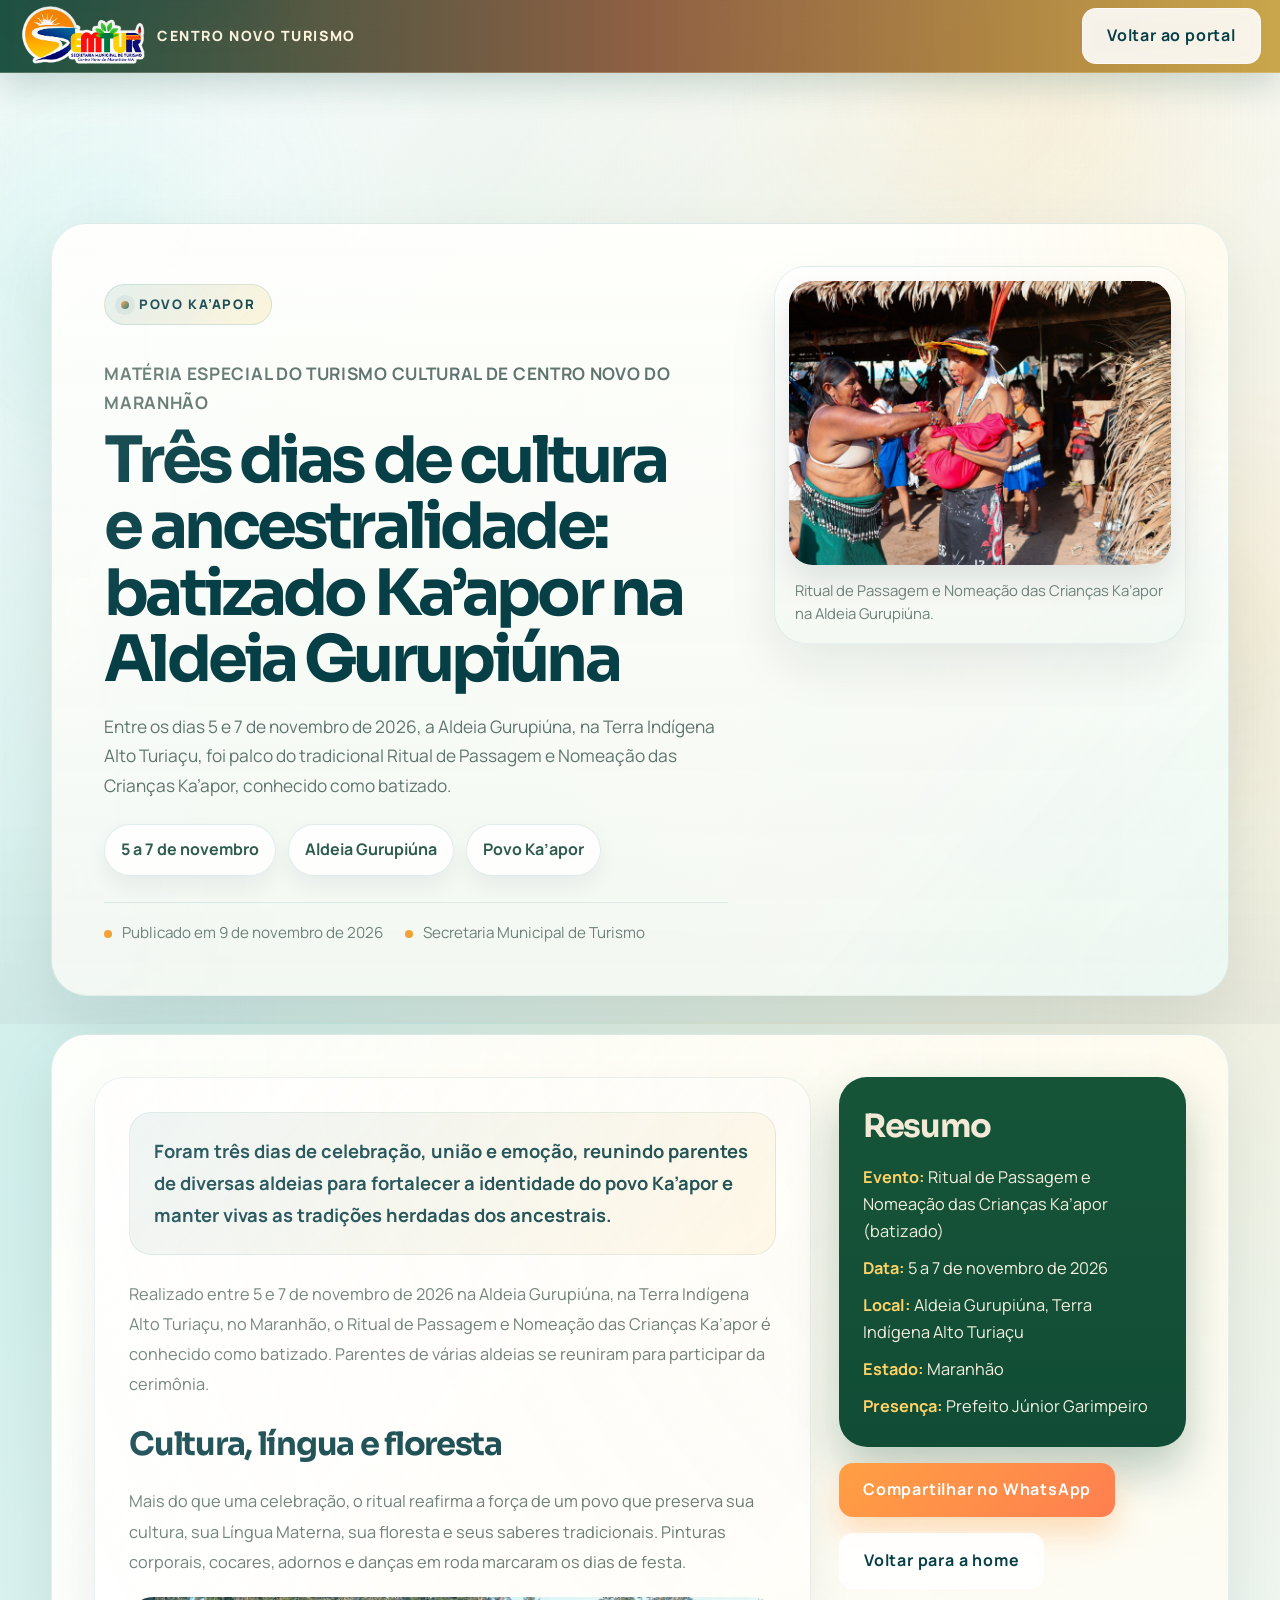
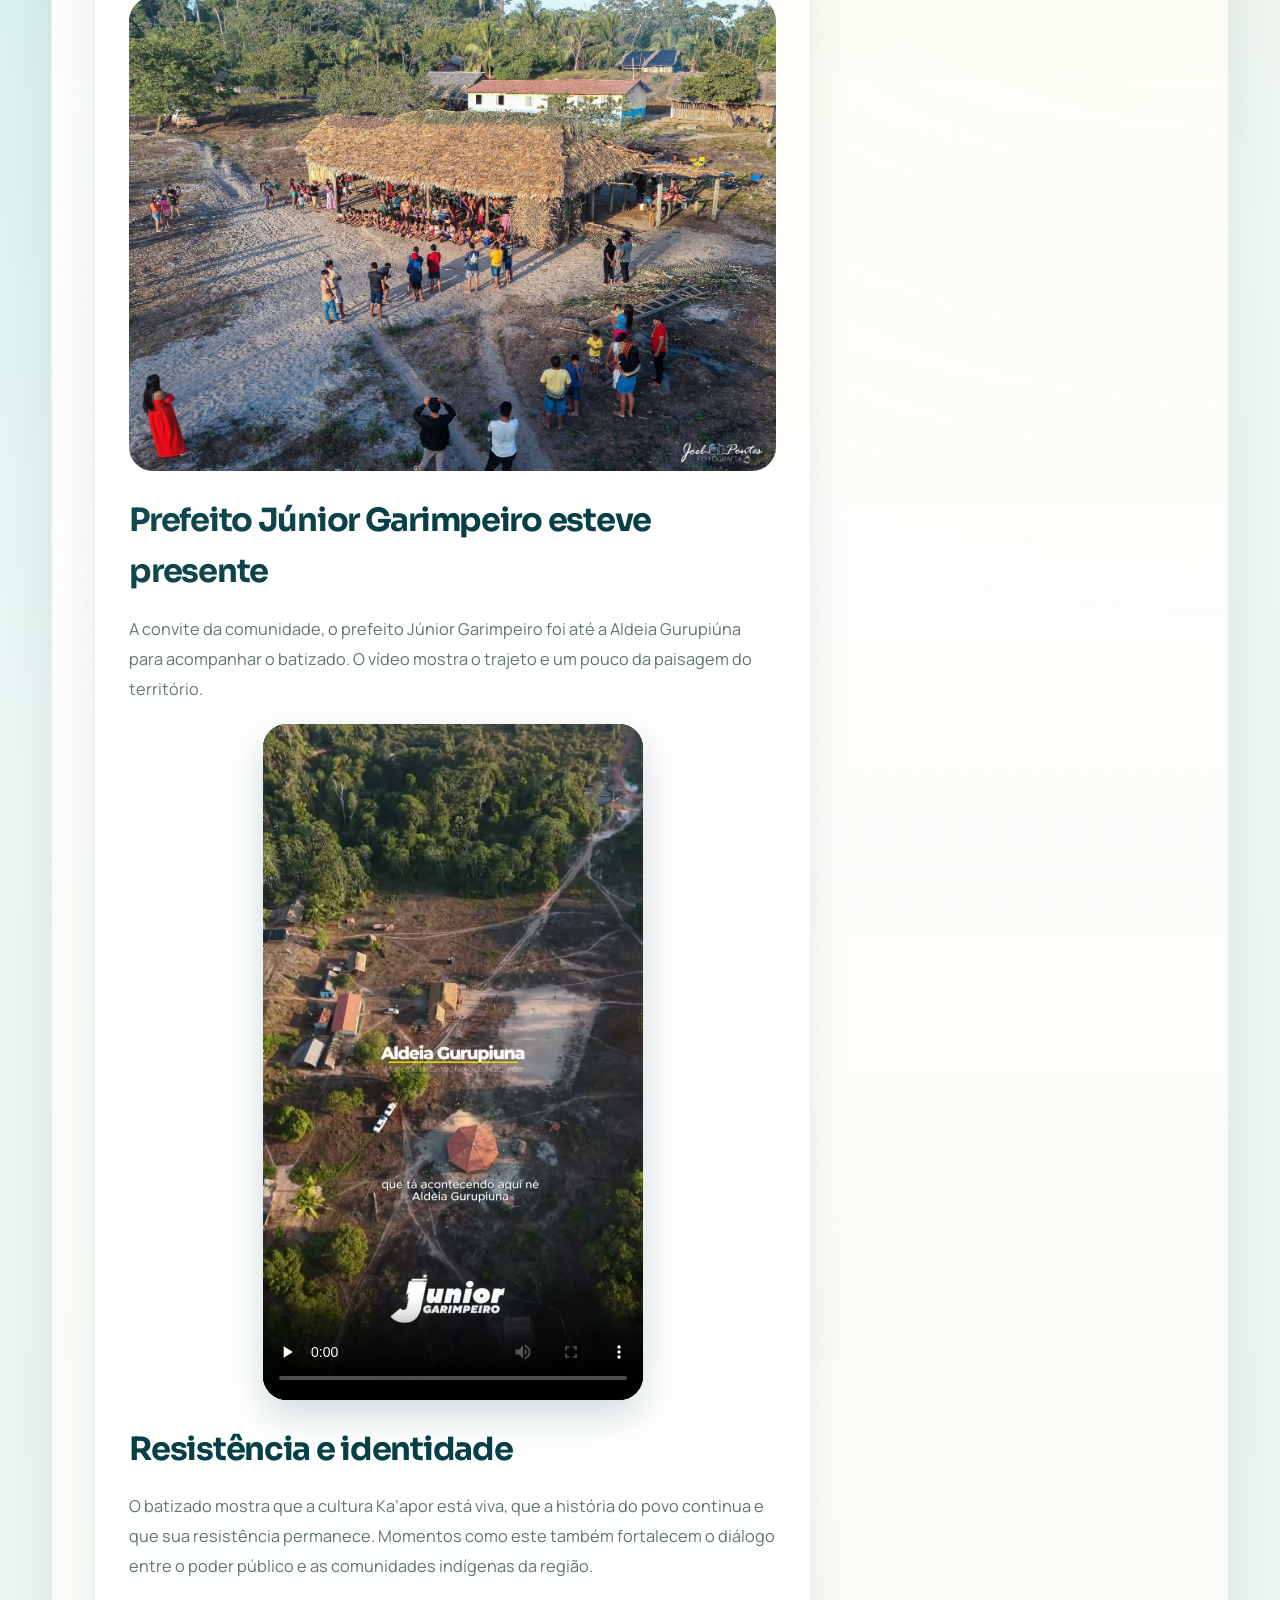
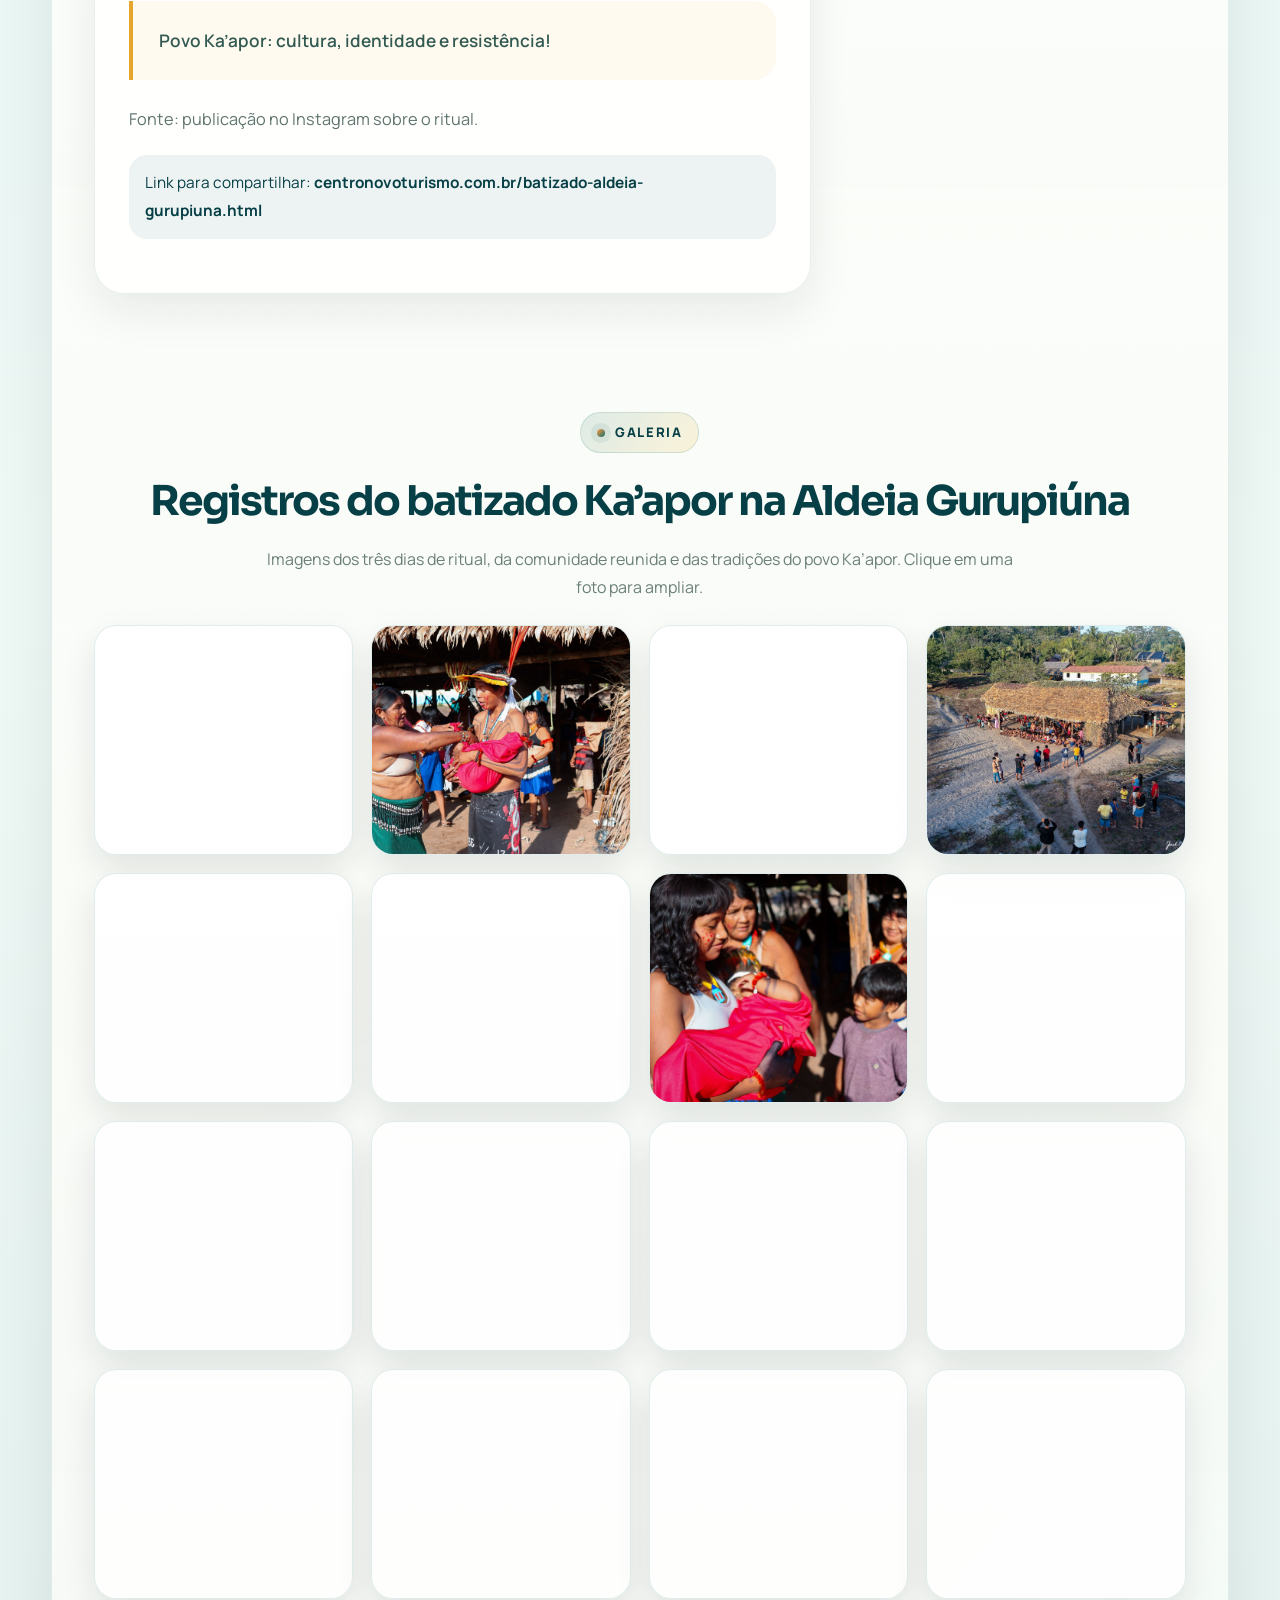
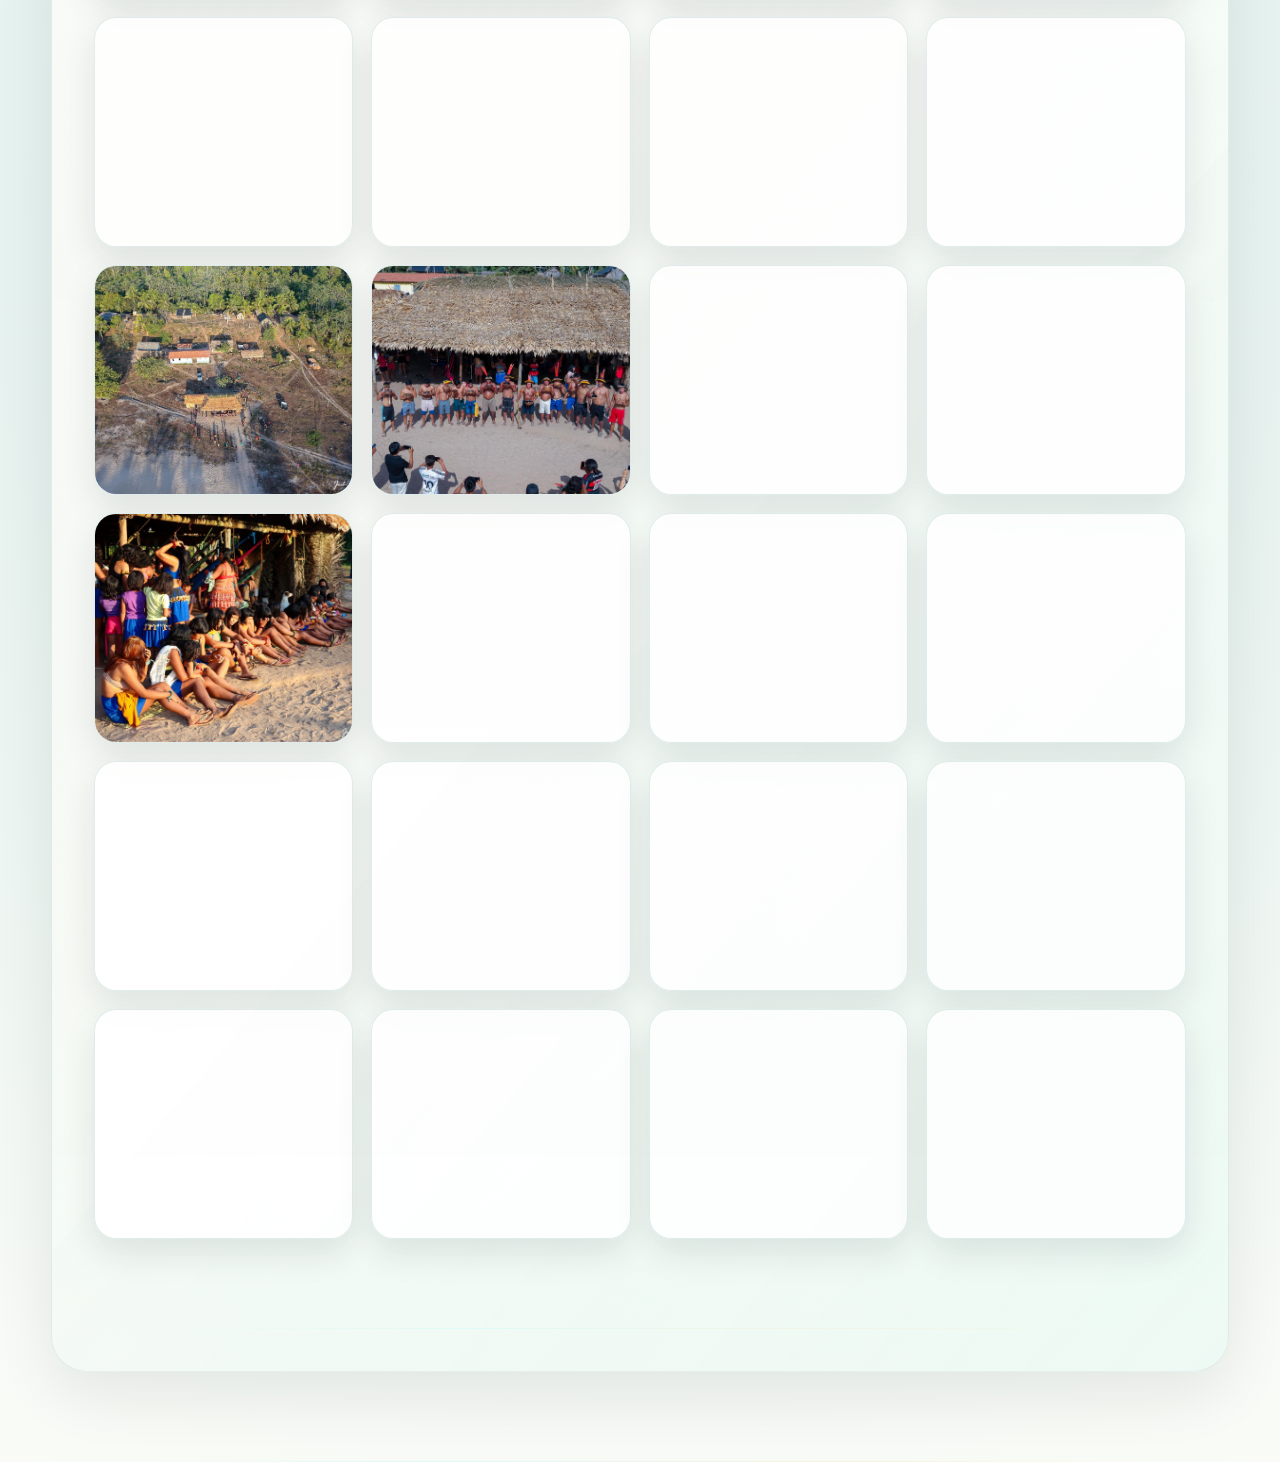
==== commit 8365797d: "Atualiza materia do batizado com informacoes oficiais do ritual Ka'apor Datas (5 a 7/11/2026), Terra" ====
--- a/batizado-aldeia-gurupiuna.html
+++ b/batizado-aldeia-gurupiuna.html
@@ -5,19 +5,19 @@
   <meta charset="UTF-8" />
   <meta name="viewport" content="width=device-width, initial-scale=1.0" />
   <meta name="description"
-    content="Mat&eacute;ria especial: o prefeito J&uacute;nior Garimpeiro foi convidado para um grande batizado na Aldeia Ind&iacute;gena Gurupi&uacute;na, em Centro Novo do Maranh&atilde;o. Veja fotos e v&iacute;deo." />
+    content="Entre 5 e 7 de novembro de 2026, a Aldeia Gurupi&uacute;na, na Terra Ind&iacute;gena Alto Turia&ccedil;u, recebeu o Ritual de Passagem e Nomea&ccedil;&atilde;o das Crian&ccedil;as Ka&rsquo;apor, o batizado. Veja fotos e v&iacute;deo." />
   <meta name="robots" content="index, follow, max-image-preview:large" />
   <meta name="author" content="Secretaria Municipal de Turismo de Centro Novo do Maranh&atilde;o" />
   <meta name="theme-color" content="#0f6b68" />
   <link rel="icon" type="image/png" href="./assets/logo turismo.png" />
   <link rel="apple-touch-icon" href="./assets/logo turismo.png" />
-  <title>Mat&eacute;ria | Batizado na Aldeia Ind&iacute;gena Gurupi&uacute;na</title>
+  <title>Mat&eacute;ria | Batizado Ka&rsquo;apor na Aldeia Gurupi&uacute;na</title>
   <link rel="canonical" href="https://www.centronovoturismo.com.br/batizado-aldeia-gurupiuna.html" />
   <meta property="og:site_name" content="Centro Novo Turismo" />
   <meta property="og:locale" content="pt_BR" />
-  <meta property="og:title" content="Grande batizado na Aldeia Ind&iacute;gena Gurupi&uacute;na" />
+  <meta property="og:title" content="Tr&ecirc;s dias de cultura e ancestralidade: batizado Ka&rsquo;apor na Aldeia Gurupi&uacute;na" />
   <meta property="og:description"
-    content="O prefeito J&uacute;nior Garimpeiro foi convidado para o batizado na Aldeia Gurupi&uacute;na. Veja a mat&eacute;ria com fotos e v&iacute;deo." />
+    content="Entre 5 e 7 de novembro de 2026, a Aldeia Gurupi&uacute;na, na Terra Ind&iacute;gena Alto Turia&ccedil;u, recebeu o Ritual de Passagem e Nomea&ccedil;&atilde;o das Crian&ccedil;as Ka&rsquo;apor, o batizado. Veja fotos e v&iacute;deo." />
   <meta property="og:url" content="https://www.centronovoturismo.com.br/batizado-aldeia-gurupiuna.html" />
   <meta property="og:type" content="article" />
   <meta property="og:image" content="https://www.centronovoturismo.com.br/assets/aldeia%20idigina/batizado/batizado-og.jpg" />
@@ -25,9 +25,9 @@
   <meta property="og:image:height" content="630" />
   <meta property="og:image:alt" content="Ritual de batizado na Aldeia Ind&iacute;gena Gurupi&uacute;na" />
   <meta name="twitter:card" content="summary_large_image" />
-  <meta name="twitter:title" content="Grande batizado na Aldeia Ind&iacute;gena Gurupi&uacute;na" />
+  <meta name="twitter:title" content="Tr&ecirc;s dias de cultura e ancestralidade: batizado Ka&rsquo;apor na Aldeia Gurupi&uacute;na" />
   <meta name="twitter:description"
-    content="O prefeito J&uacute;nior Garimpeiro foi convidado para o batizado na Aldeia Gurupi&uacute;na. Veja a mat&eacute;ria com fotos e v&iacute;deo." />
+    content="Entre 5 e 7 de novembro de 2026, a Aldeia Gurupi&uacute;na, na Terra Ind&iacute;gena Alto Turia&ccedil;u, recebeu o Ritual de Passagem e Nomea&ccedil;&atilde;o das Crian&ccedil;as Ka&rsquo;apor, o batizado. Veja fotos e v&iacute;deo." />
   <meta name="twitter:image" content="https://www.centronovoturismo.com.br/assets/aldeia%20idigina/batizado/batizado-og.jpg" />
   <link rel="preconnect" href="https://fonts.googleapis.com" />
   <link rel="preconnect" href="https://fonts.gstatic.com" crossorigin />
@@ -41,9 +41,25 @@
       "@graph": [
         {
           "@type": "NewsArticle",
-          "headline": "Prefeito Júnior Garimpeiro é convidado para grande batizado na Aldeia Indígena Gurupiúna",
+          "headline": "Três dias de cultura e ancestralidade: Ritual de Passagem e Nomeação das Crianças Ka’apor na Aldeia Gurupiúna",
+          "description": "Entre 5 e 7 de novembro de 2026, a Aldeia Gurupiúna, na Terra Indígena Alto Turiaçu, recebeu o Ritual de Passagem e Nomeação das Crianças Ka’apor, conhecido como batizado.",
           "image": ["https://www.centronovoturismo.com.br/assets/aldeia%20idigina/batizado/batizado-og.jpg"],
           "datePublished": "2026-11-09",
+          "about": {
+            "@type": "Event",
+            "name": "Ritual de Passagem e Nomeação das Crianças Ka’apor",
+            "startDate": "2026-11-05",
+            "endDate": "2026-11-07",
+            "location": {
+              "@type": "Place",
+              "name": "Aldeia Gurupiúna, Terra Indígena Alto Turiaçu",
+              "address": {
+                "@type": "PostalAddress",
+                "addressRegion": "MA",
+                "addressCountry": "BR"
+              }
+            }
+          },
           "inLanguage": "pt-BR",
           "author": {
             "@type": "GovernmentOrganization",
@@ -108,18 +124,18 @@
       <div class="container">
         <div class="article-hero-grid">
           <div class="article-hero-copy">
-            <span class="section-kicker">Aldeias ind&iacute;genas</span>
+            <span class="section-kicker">Povo Ka&rsquo;apor</span>
             <p class="article-eyebrow">Mat&eacute;ria especial do turismo cultural de Centro Novo do Maranh&atilde;o</p>
-            <h1>Prefeito J&uacute;nior Garimpeiro &eacute; convidado para grande batizado na Aldeia Ind&iacute;gena Gurupi&uacute;na</h1>
-            <p>
-              A comunidade da Aldeia Ind&iacute;gena Gurupi&uacute;na se reuniu para um grande batizado, celebra&ccedil;&atilde;o
-              marcada por rituais, pinturas, dan&ccedil;as e tradi&ccedil;&otilde;es. O prefeito J&uacute;nior Garimpeiro
-              esteve presente a convite da aldeia.
+            <h1>Tr&ecirc;s dias de cultura e ancestralidade: batizado Ka&rsquo;apor na Aldeia Gurupi&uacute;na</h1>
+            <p>
+              Entre os dias 5 e 7 de novembro de 2026, a Aldeia Gurupi&uacute;na, na Terra Ind&iacute;gena Alto
+              Turia&ccedil;u, foi palco do tradicional Ritual de Passagem e Nomea&ccedil;&atilde;o das Crian&ccedil;as
+              Ka&rsquo;apor, conhecido como batizado.
             </p>
             <div class="article-chip-row">
+              <span>5 a 7 de novembro</span>
               <span>Aldeia Gurupi&uacute;na</span>
-              <span>Batizado ind&iacute;gena</span>
-              <span>Cultura e tradi&ccedil;&atilde;o</span>
+              <span>Povo Ka&rsquo;apor</span>
             </div>
             <div class="article-meta-row">
               <span>Publicado em 9 de novembro de 2026</span>
@@ -130,7 +146,7 @@
           <figure class="article-hero-poster">
             <img src="./assets/aldeia idigina/batizado/batizado-02.jpg"
               alt="Momento do ritual de batizado na Aldeia Ind&iacute;gena Gurupi&uacute;na" width="1600" height="1189">
-            <figcaption>Momento do ritual de batizado na Aldeia Ind&iacute;gena Gurupi&uacute;na.</figcaption>
+            <figcaption>Ritual de Passagem e Nomea&ccedil;&atilde;o das Crian&ccedil;as Ka&rsquo;apor na Aldeia Gurupi&uacute;na.</figcaption>
           </figure>
         </div>
       </div>
@@ -141,28 +157,30 @@
         <div class="article-body-grid">
           <article class="article-story-card">
             <div class="article-lead">
-              O batizado reuniu fam&iacute;lias, lideran&ccedil;as e crian&ccedil;as da Aldeia Gurupi&uacute;na em um dia
-              de celebra&ccedil;&atilde;o, mem&oacute;ria e fortalecimento da identidade ind&iacute;gena.
-            </div>
-            <p>
-              Convidado pela comunidade, o prefeito J&uacute;nior Garimpeiro percorreu o caminho at&eacute; a Aldeia
-              Ind&iacute;gena Gurupi&uacute;na para acompanhar o grande batizado. A casa de reuni&atilde;o da aldeia ficou
-              cheia, com a comunidade reunida para participar dos rituais e receber os visitantes.
-            </p>
-            <h2>Rituais, pinturas e dan&ccedil;as</h2>
-            <p>
-              A celebra&ccedil;&atilde;o foi marcada por pinturas corporais, cocares, adornos tradicionais e dan&ccedil;as em
-              roda. Os momentos do ritual foram conduzidos pela pr&oacute;pria comunidade, que compartilhou com os presentes
-              um pouco de seus saberes e costumes.
+              Foram tr&ecirc;s dias de celebra&ccedil;&atilde;o, uni&atilde;o e emo&ccedil;&atilde;o, reunindo parentes de diversas
+              aldeias para fortalecer a identidade do povo Ka&rsquo;apor e manter vivas as tradi&ccedil;&otilde;es herdadas
+              dos ancestrais.
+            </div>
+            <p>
+              Realizado entre 5 e 7 de novembro de 2026 na Aldeia Gurupi&uacute;na, na Terra Ind&iacute;gena Alto
+              Turia&ccedil;u, no Maranh&atilde;o, o Ritual de Passagem e Nomea&ccedil;&atilde;o das Crian&ccedil;as
+              Ka&rsquo;apor &eacute; conhecido como batizado. Parentes de v&aacute;rias aldeias se reuniram para
+              participar da cerim&ocirc;nia.
+            </p>
+            <h2>Cultura, l&iacute;ngua e floresta</h2>
+            <p>
+              Mais do que uma celebra&ccedil;&atilde;o, o ritual reafirma a for&ccedil;a de um povo que preserva sua cultura,
+              sua L&iacute;ngua Materna, sua floresta e seus saberes tradicionais. Pinturas corporais, cocares, adornos e
+              dan&ccedil;as em roda marcaram os dias de festa.
             </p>
             <div class="article-inline-image">
               <img src="./assets/aldeia idigina/batizado/batizado-04.jpg"
                 alt="Dan&ccedil;a em roda no batizado da Aldeia Gurupi&uacute;na" width="1600" height="1173" loading="lazy">
             </div>
-            <h2>Acompanhe o trajeto em v&iacute;deo</h2>
-            <p>
-              O v&iacute;deo mostra o caminho at&eacute; a aldeia e um pouco da paisagem do territ&oacute;rio ind&iacute;gena
-              de Centro Novo do Maranh&atilde;o.
+            <h2>Prefeito J&uacute;nior Garimpeiro esteve presente</h2>
+            <p>
+              A convite da comunidade, o prefeito J&uacute;nior Garimpeiro foi at&eacute; a Aldeia Gurupi&uacute;na para
+              acompanhar o batizado. O v&iacute;deo mostra o trajeto e um pouco da paisagem do territ&oacute;rio.
             </p>
             <div class="article-inline-video">
               <video controls preload="none" playsinline
@@ -172,16 +190,19 @@
                 Seu navegador n&atilde;o suporta v&iacute;deo.
               </video>
             </div>
-            <h2>Valoriza&ccedil;&atilde;o dos povos ind&iacute;genas</h2>
-            <p>
-              As aldeias s&atilde;o parte essencial da mem&oacute;ria, da cultura e da identidade de Centro Novo do
-              Maranh&atilde;o. Momentos como este fortalecem o di&aacute;logo entre o poder p&uacute;blico e as comunidades
-              ind&iacute;genas e d&atilde;o visibilidade &agrave;s tradi&ccedil;&otilde;es preservadas no territ&oacute;rio.
+            <h2>Resist&ecirc;ncia e identidade</h2>
+            <p>
+              O batizado mostra que a cultura Ka&rsquo;apor est&aacute; viva, que a hist&oacute;ria do povo continua e que
+              sua resist&ecirc;ncia permanece. Momentos como este tamb&eacute;m fortalecem o di&aacute;logo entre o poder
+              p&uacute;blico e as comunidades ind&iacute;genas da regi&atilde;o.
             </p>
             <blockquote class="article-quote">
-              O batizado na Aldeia Gurupi&uacute;na mostra a for&ccedil;a da cultura ind&iacute;gena e a riqueza das
-              tradi&ccedil;&otilde;es de Centro Novo do Maranh&atilde;o.
+              Povo Ka&rsquo;apor: cultura, identidade e resist&ecirc;ncia!
             </blockquote>
+            <p>
+              Fonte: <a href="https://www.instagram.com/p/DffAZuGkTkR/" target="_blank" rel="noopener">publica&ccedil;&atilde;o
+              no Instagram sobre o ritual</a>.
+            </p>
             <p class="article-share-line">
               Link para compartilhar: <strong>centronovoturismo.com.br/batizado-aldeia-gurupiuna.html</strong>
             </p>
@@ -190,14 +211,14 @@
           <aside class="article-service-panel">
             <div class="article-service-card">
               <h3>Resumo</h3>
-              <p><strong>Evento:</strong> Grande batizado ind&iacute;gena</p>
-              <p><strong>Local:</strong> Aldeia Ind&iacute;gena Gurupi&uacute;na</p>
-              <p><strong>Cidade:</strong> Centro Novo do Maranh&atilde;o/MA</p>
+              <p><strong>Evento:</strong> Ritual de Passagem e Nomea&ccedil;&atilde;o das Crian&ccedil;as Ka&rsquo;apor (batizado)</p>
+              <p><strong>Data:</strong> 5 a 7 de novembro de 2026</p>
+              <p><strong>Local:</strong> Aldeia Gurupi&uacute;na, Terra Ind&iacute;gena Alto Turia&ccedil;u</p>
+              <p><strong>Estado:</strong> Maranh&atilde;o</p>
               <p><strong>Presen&ccedil;a:</strong> Prefeito J&uacute;nior Garimpeiro</p>
-              <p><strong>Destaque:</strong> Rituais, pinturas, dan&ccedil;as e tradi&ccedil;&otilde;es</p>
-            </div>
-
-            <a href="https://wa.me/?text=Veja%20a%20mat%C3%A9ria%3A%20Grande%20batizado%20na%20Aldeia%20Ind%C3%ADgena%20Gurupi%C3%BAna%20https%3A%2F%2Fwww.centronovoturismo.com.br%2Fbatizado-aldeia-gurupiuna.html"
+            </div>
+
+            <a href="https://wa.me/?text=Veja%20a%20mat%C3%A9ria%3A%20Batizado%20Ka%E2%80%99apor%20na%20Aldeia%20Gurupi%C3%BAna%20https%3A%2F%2Fwww.centronovoturismo.com.br%2Fbatizado-aldeia-gurupiuna.html"
               class="btn btn-primary article-home-link" target="_blank" rel="noopener">Compartilhar no WhatsApp</a>
             <a href="./index.html" class="btn btn-secondary article-home-link">Voltar para a home</a>
           </aside>
@@ -206,8 +227,8 @@
         <section class="materia-festival">
           <div class="article-gallery-head">
             <span class="section-kicker">Galeria</span>
-            <h2>Registros do batizado na Aldeia Gurupi&uacute;na</h2>
-            <p>Imagens da comunidade reunida, dos rituais e das tradi&ccedil;&otilde;es. Clique em uma foto para ampliar.</p>
+            <h2>Registros do batizado Ka&rsquo;apor na Aldeia Gurupi&uacute;na</h2>
+            <p>Imagens dos tr&ecirc;s dias de ritual, da comunidade reunida e das tradi&ccedil;&otilde;es do povo Ka&rsquo;apor. Clique em uma foto para ampliar.</p>
           </div>
           <div class="materia-festival-gallery">
             <img src="./assets/aldeia idigina/batizado/batizado-01.jpg" alt="Batizado na Aldeia Ind&iacute;gena Gurupi&uacute;na &ndash; foto 1 de 36" loading="lazy">
